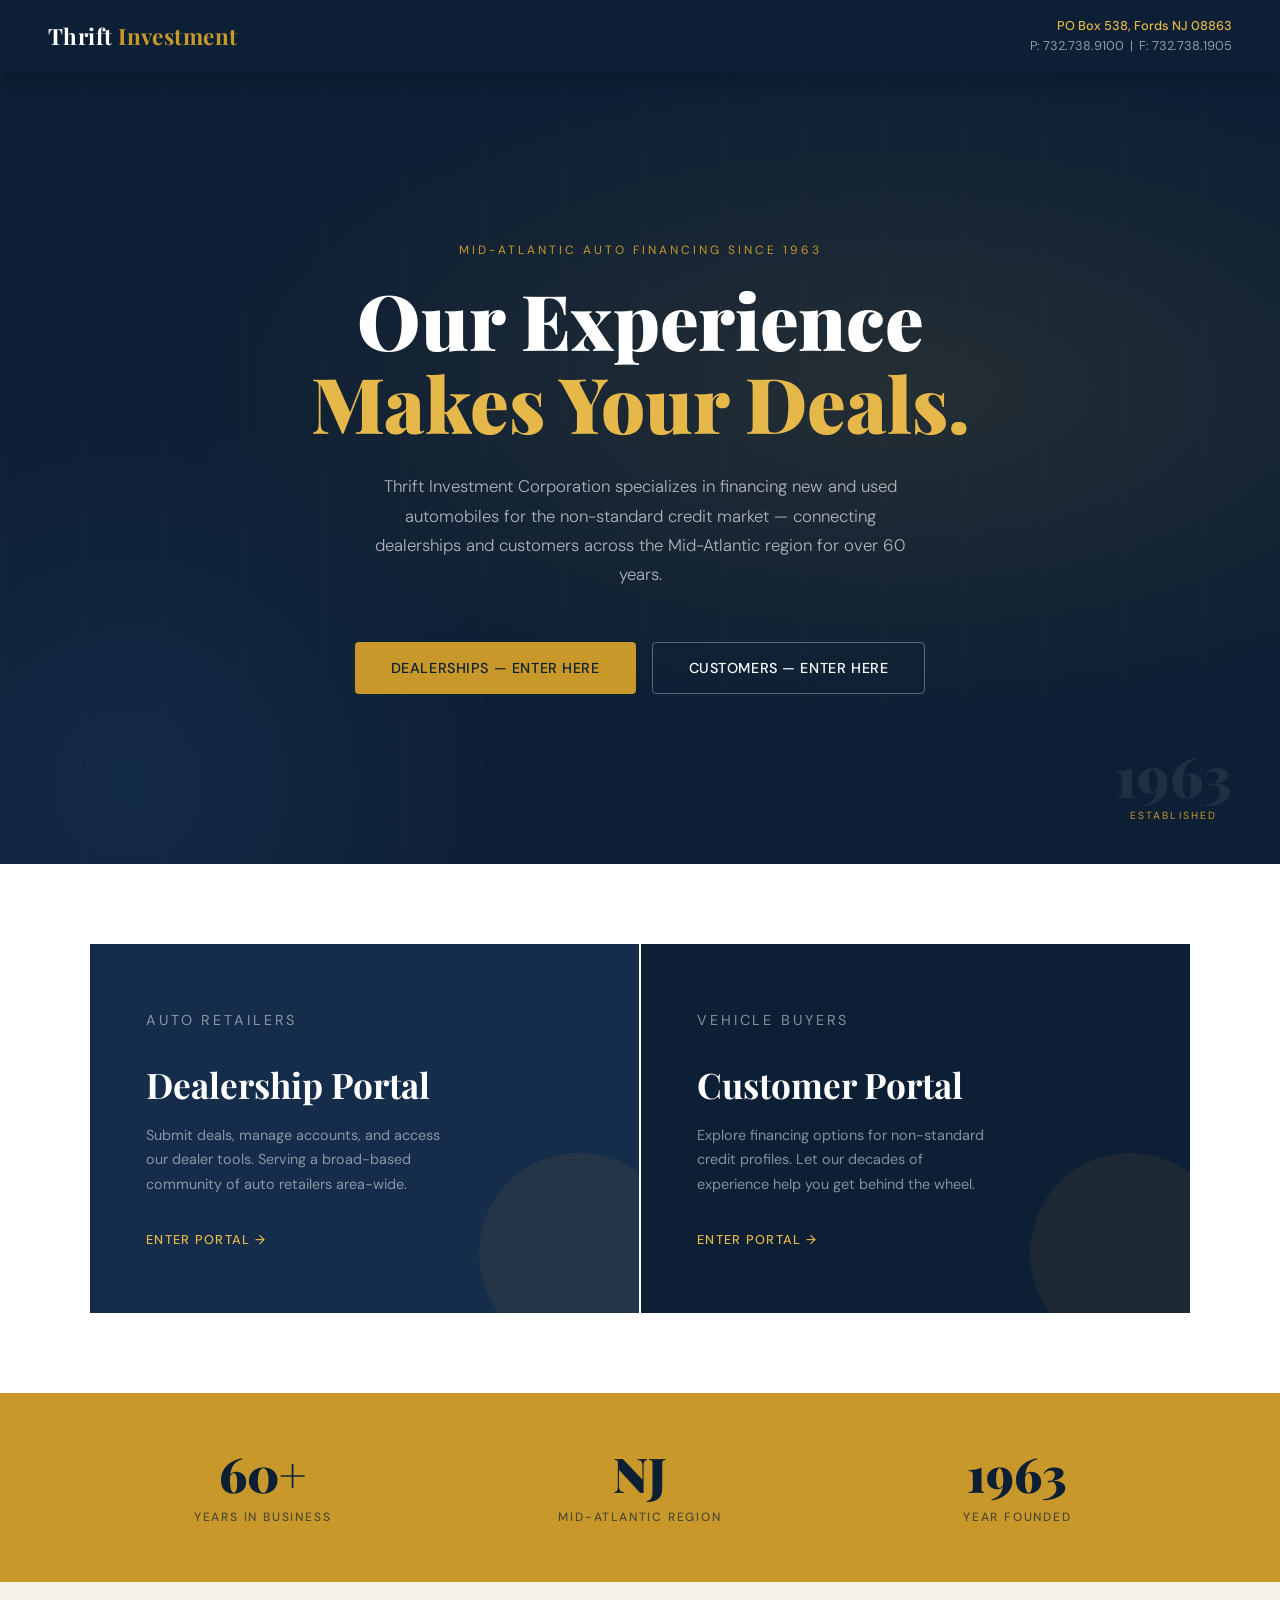
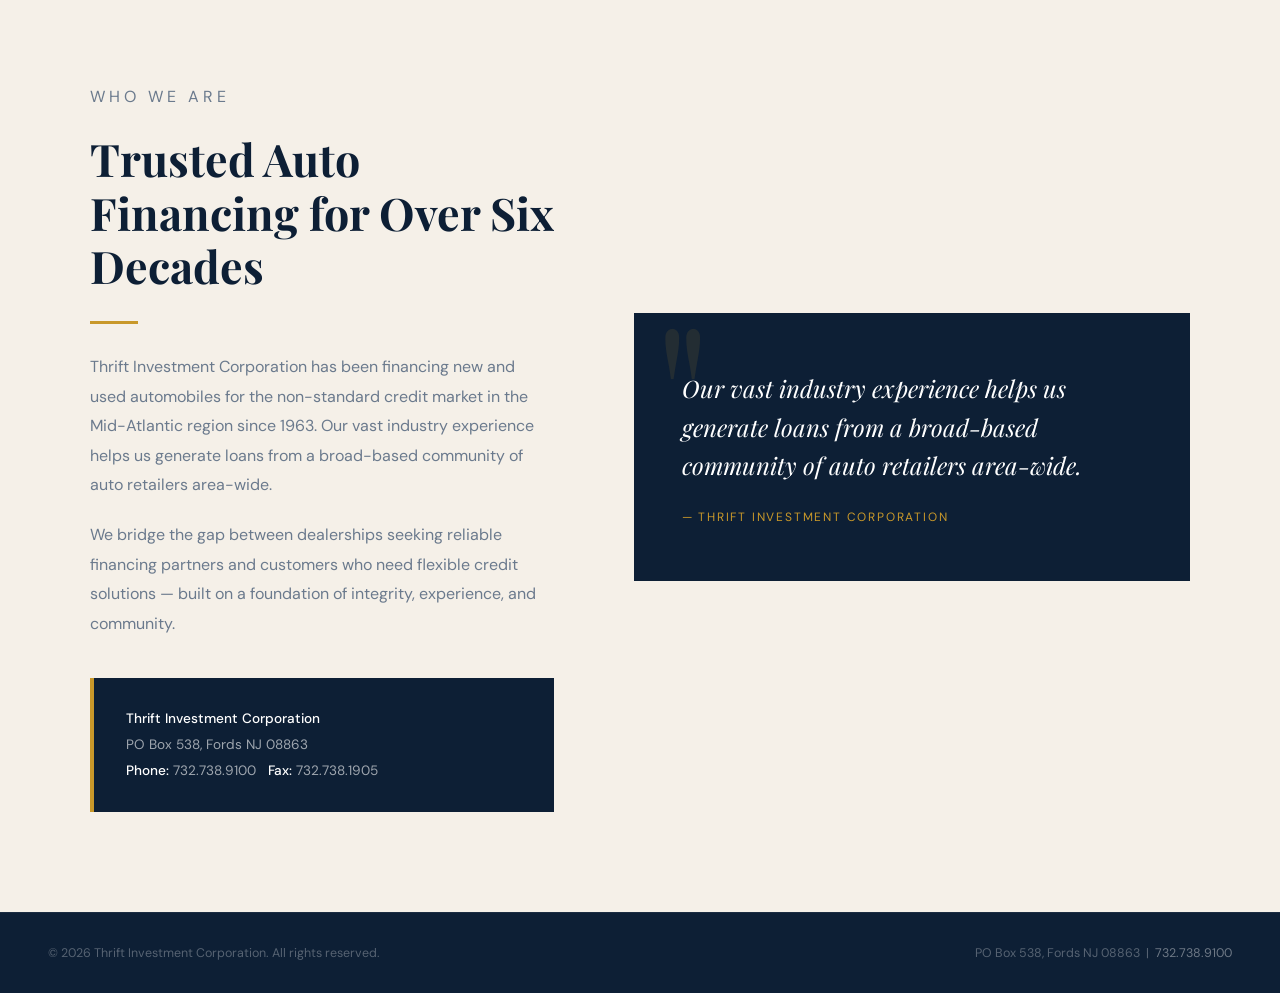
==== index.html @ 84007b4e "Add files via upload" ====
<!DOCTYPE html>
<html lang="en">
<head>
  <meta charset="utf-8">
  <meta name="viewport" content="width=device-width, initial-scale=1">
  <meta http-equiv="X-UA-Compatible" content="IE=edge">
  <meta name="description" content="Thrift Investment Corporation — financing new and used automobiles for the non-standard credit market in the Mid-Atlantic region since 1963.">
  <meta name="keywords" content="auto financing, car loans, non-standard credit, Mid-Atlantic, New Jersey, dealerships">
  <title>Thrift Investment | Our Experience Makes Your Deals</title>

  <link rel="preconnect" href="https://fonts.googleapis.com">
  <link rel="preconnect" href="https://fonts.gstatic.com" crossorigin>
  <link href="https://fonts.googleapis.com/css2?family=Playfair+Display:wght@400;700;900&family=DM+Sans:wght@300;400;500&display=swap" rel="stylesheet">

  <style>
    *, *::before, *::after { box-sizing: border-box; margin: 0; padding: 0; }

    :root {
      --navy:    #0d1f35;
      --navy2:   #152d4a;
      --gold:    #c8982a;
      --gold2:   #e6b84a;
      --cream:   #f5f0e8;
      --white:   #ffffff;
      --gray:    #6b7a8d;
      --light:   #eef2f7;
    }

    html { scroll-behavior: smooth; }

    body {
      font-family: 'DM Sans', sans-serif;
      background: var(--cream);
      color: var(--navy);
      overflow-x: hidden;
    }

    /* ── HEADER ── */
    header {
      background: var(--navy);
      padding: 0 48px;
      display: flex;
      align-items: center;
      justify-content: space-between;
      height: 72px;
      position: sticky;
      top: 0;
      z-index: 100;
      box-shadow: 0 2px 20px rgba(0,0,0,.3);
    }

    .logo-text {
      font-family: 'Playfair Display', serif;
      font-size: 1.4rem;
      font-weight: 700;
      color: var(--white);
      letter-spacing: 0.02em;
      text-decoration: none;
    }
    .logo-text span { color: var(--gold); }

    .header-contact {
      font-size: 0.8rem;
      color: rgba(255,255,255,0.55);
      text-align: right;
      line-height: 1.6;
    }
    .header-contact strong { color: var(--gold2); font-weight: 500; }

    /* ── HERO ── */
    .hero {
      background: var(--navy);
      min-height: 88vh;
      display: grid;
      place-items: center;
      position: relative;
      overflow: hidden;
    }

    .hero::before {
      content: '';
      position: absolute;
      inset: 0;
      background:
        radial-gradient(ellipse 80% 60% at 70% 40%, rgba(200,152,42,.12) 0%, transparent 70%),
        radial-gradient(ellipse 50% 80% at 10% 90%, rgba(21,45,74,.8) 0%, transparent 60%);
    }

    /* decorative rule lines */
    .hero::after {
      content: '';
      position: absolute;
      top: 0; left: 0; right: 0; bottom: 0;
      background-image:
        repeating-linear-gradient(
          90deg,
          rgba(200,152,42,.04) 0px,
          rgba(200,152,42,.04) 1px,
          transparent 1px,
          transparent 80px
        );
      pointer-events: none;
    }

    .hero-inner {
      position: relative;
      z-index: 2;
      text-align: center;
      padding: 64px 24px;
      max-width: 860px;
    }

    .hero-eyebrow {
      font-size: 0.75rem;
      letter-spacing: 0.25em;
      text-transform: uppercase;
      color: var(--gold);
      margin-bottom: 20px;
      opacity: 0;
      animation: fadeUp .6s .1s forwards;
    }

    .hero h1 {
      font-family: 'Playfair Display', serif;
      font-size: clamp(2.8rem, 6vw, 5.2rem);
      font-weight: 900;
      color: var(--white);
      line-height: 1.08;
      margin-bottom: 28px;
      opacity: 0;
      animation: fadeUp .7s .25s forwards;
    }

    .hero h1 em {
      font-style: normal;
      color: var(--gold2);
      display: block;
    }

    .hero-sub {
      font-size: 1.05rem;
      font-weight: 300;
      color: rgba(255,255,255,.65);
      max-width: 560px;
      margin: 0 auto 52px;
      line-height: 1.75;
      opacity: 0;
      animation: fadeUp .7s .4s forwards;
    }

    .hero-ctas {
      display: flex;
      gap: 16px;
      justify-content: center;
      flex-wrap: wrap;
      opacity: 0;
      animation: fadeUp .7s .55s forwards;
    }

    .btn {
      display: inline-flex;
      align-items: center;
      gap: 10px;
      padding: 16px 36px;
      border-radius: 4px;
      font-family: 'DM Sans', sans-serif;
      font-size: 0.9rem;
      font-weight: 500;
      letter-spacing: 0.04em;
      text-decoration: none;
      text-transform: uppercase;
      transition: all .25s ease;
      cursor: pointer;
      border: none;
    }

    .btn-primary {
      background: var(--gold);
      color: var(--navy);
    }
    .btn-primary:hover {
      background: var(--gold2);
      transform: translateY(-2px);
      box-shadow: 0 8px 24px rgba(200,152,42,.35);
    }

    .btn-outline {
      background: transparent;
      color: var(--white);
      border: 1.5px solid rgba(255,255,255,.3);
    }
    .btn-outline:hover {
      border-color: var(--gold);
      color: var(--gold2);
      transform: translateY(-2px);
    }

    /* ── SINCE BADGE ── */
    .since-badge {
      position: absolute;
      bottom: 40px;
      right: 48px;
      text-align: center;
      opacity: 0;
      animation: fadeUp .7s .8s forwards;
    }
    .since-badge .year {
      font-family: 'Playfair Display', serif;
      font-size: 3.5rem;
      font-weight: 900;
      color: rgba(255,255,255,.08);
      line-height: 1;
      display: block;
    }
    .since-badge .label {
      font-size: 0.65rem;
      letter-spacing: 0.2em;
      text-transform: uppercase;
      color: var(--gold);
    }

    /* ── PORTALS ── */
    .portals {
      background: var(--white);
      padding: 80px 48px;
    }

    .portals-inner {
      max-width: 1100px;
      margin: 0 auto;
      display: grid;
      grid-template-columns: 1fr 1fr;
      gap: 2px;
    }

    .portal-card {
      padding: 64px 56px;
      position: relative;
      overflow: hidden;
      text-decoration: none;
      display: block;
      transition: all .3s ease;
    }

    .portal-card:first-child { background: var(--navy2); }
    .portal-card:last-child  { background: var(--navy); }

    .portal-card::before {
      content: '';
      position: absolute;
      bottom: -40px; right: -40px;
      width: 200px; height: 200px;
      border-radius: 50%;
      background: rgba(200,152,42,.08);
      transition: transform .4s ease;
    }
    .portal-card:hover::before { transform: scale(2); }

    .portal-card:hover { transform: translateY(-4px); }

    .portal-tag {
      font-size: 0.7rem;
      letter-spacing: 0.2em;
      text-transform: uppercase;
      color: var(--gold);
      margin-bottom: 16px;
    }

    .portal-card h2 {
      font-family: 'Playfair Display', serif;
      font-size: 2.2rem;
      font-weight: 700;
      color: var(--white);
      line-height: 1.2;
      margin-bottom: 16px;
    }

    .portal-card p {
      font-size: 0.9rem;
      color: rgba(255,255,255,.5);
      line-height: 1.7;
      margin-bottom: 32px;
      max-width: 300px;
    }

    .portal-arrow {
      display: inline-flex;
      align-items: center;
      gap: 8px;
      font-size: 0.8rem;
      font-weight: 500;
      letter-spacing: 0.1em;
      text-transform: uppercase;
      color: var(--gold2);
      transition: gap .2s;
    }
    .portal-card:hover .portal-arrow { gap: 14px; }

    /* ── STATS ── */
    .stats {
      background: var(--gold);
      padding: 56px 48px;
    }

    .stats-inner {
      max-width: 1100px;
      margin: 0 auto;
      display: grid;
      grid-template-columns: repeat(3, 1fr);
      gap: 32px;
      text-align: center;
    }

    .stat-num {
      font-family: 'Playfair Display', serif;
      font-size: 3rem;
      font-weight: 900;
      color: var(--navy);
      display: block;
      line-height: 1;
      margin-bottom: 8px;
    }

    .stat-label {
      font-size: 0.75rem;
      letter-spacing: 0.15em;
      text-transform: uppercase;
      color: rgba(13,31,53,.65);
      font-weight: 500;
    }

    /* ── ABOUT ── */
    .about {
      padding: 100px 48px;
      background: var(--cream);
    }

    .about-inner {
      max-width: 1100px;
      margin: 0 auto;
      display: grid;
      grid-template-columns: 1fr 1.2fr;
      gap: 80px;
      align-items: center;
    }

    .about-label {
      font-size: 0.7rem;
      letter-spacing: 0.25em;
      text-transform: uppercase;
      color: var(--gold);
      margin-bottom: 20px;
    }

    .about h2 {
      font-family: 'Playfair Display', serif;
      font-size: clamp(2rem, 3.5vw, 3rem);
      font-weight: 700;
      color: var(--navy);
      line-height: 1.2;
    }

    .about-divider {
      width: 48px;
      height: 3px;
      background: var(--gold);
      margin: 28px 0;
    }

    .about p {
      font-size: 1rem;
      color: var(--gray);
      line-height: 1.85;
      margin-bottom: 20px;
    }

    .about-contact {
      margin-top: 40px;
      padding: 28px 32px;
      background: var(--navy);
      border-left: 4px solid var(--gold);
    }

    .about-contact p {
      color: rgba(255,255,255,.6);
      font-size: 0.85rem;
      margin: 0;
      line-height: 1.9;
    }
    .about-contact strong { color: var(--white); font-weight: 500; }

    .about-visual {
      position: relative;
    }

    .about-box {
      background: var(--navy);
      padding: 56px 48px;
      position: relative;
    }

    .about-box::before {
      content: '"';
      font-family: 'Playfair Display', serif;
      font-size: 12rem;
      color: rgba(200,152,42,.12);
      position: absolute;
      top: -20px; left: 20px;
      line-height: 1;
      pointer-events: none;
    }

    .about-box blockquote {
      font-family: 'Playfair Display', serif;
      font-size: 1.5rem;
      font-style: italic;
      color: var(--white);
      line-height: 1.6;
      position: relative;
      z-index: 1;
    }

    .about-box cite {
      display: block;
      margin-top: 24px;
      font-family: 'DM Sans', sans-serif;
      font-size: 0.75rem;
      font-style: normal;
      letter-spacing: 0.15em;
      text-transform: uppercase;
      color: var(--gold);
    }

    /* ── FOOTER ── */
    footer {
      background: var(--navy);
      border-top: 1px solid rgba(255,255,255,.06);
      padding: 32px 48px;
      display: flex;
      align-items: center;
      justify-content: space-between;
      flex-wrap: wrap;
      gap: 16px;
    }

    footer p {
      font-size: 0.78rem;
      color: rgba(255,255,255,.3);
    }

    footer a { color: rgba(255,255,255,.4); text-decoration: none; }
    footer a:hover { color: var(--gold); }

    /* ── ANIMATIONS ── */
    @keyframes fadeUp {
      from { opacity: 0; transform: translateY(22px); }
      to   { opacity: 1; transform: translateY(0); }
    }

    /* ── RESPONSIVE ── */
    @media (max-width: 768px) {
      header { padding: 0 24px; }
      .hero-inner { padding: 48px 20px; }
      .portals { padding: 0; }
      .portals-inner { grid-template-columns: 1fr; }
      .portal-card { padding: 48px 32px; }
      .stats { padding: 48px 24px; }
      .stats-inner { grid-template-columns: 1fr; gap: 40px; }
      .about { padding: 64px 24px; }
      .about-inner { grid-template-columns: 1fr; gap: 40px; }
      .since-badge { display: none; }
      footer { padding: 24px; flex-direction: column; text-align: center; }
    }
  </style>
</head>
<body>

  <!-- HEADER -->
  <header>
    <a href="/" class="logo-text">Thrift <span>Investment</span></a>
    <div class="header-contact">
      <strong>PO Box 538, Fords NJ 08863</strong><br>
      P: 732.738.9100 &nbsp;|&nbsp; F: 732.738.1905
    </div>
  </header>

  <!-- HERO -->
  <section class="hero">
    <div class="hero-inner">
      <p class="hero-eyebrow">Mid-Atlantic Auto Financing Since 1963</p>
      <h1>Our Experience<em>Makes Your Deals.</em></h1>
      <p class="hero-sub">Thrift Investment Corporation specializes in financing new and used automobiles for the non-standard credit market — connecting dealerships and customers across the Mid-Atlantic region for over 60 years.</p>
      <div class="hero-ctas">
        <a href="deal-aboutus.html" class="btn btn-primary">
          Dealerships — Enter Here
        </a>
        <a href="cust-aboutus.html" class="btn btn-outline">
          Customers — Enter Here
        </a>
      </div>
    </div>
    <div class="since-badge">
      <span class="year">1963</span>
      <span class="label">Established</span>
    </div>
  </section>

  <!-- PORTAL CARDS -->
  <section class="portals">
    <div class="portals-inner">
      <a href="deal-aboutus.html" class="portal-card">
        <p class="portal-tag">Auto Retailers</p>
        <h2>Dealership Portal</h2>
        <p>Submit deals, manage accounts, and access our dealer tools. Serving a broad-based community of auto retailers area-wide.</p>
        <span class="portal-arrow">Enter Portal &rarr;</span>
      </a>
      <a href="cust-aboutus.html" class="portal-card">
        <p class="portal-tag">Vehicle Buyers</p>
        <h2>Customer Portal</h2>
        <p>Explore financing options for non-standard credit profiles. Let our decades of experience help you get behind the wheel.</p>
        <span class="portal-arrow">Enter Portal &rarr;</span>
      </a>
    </div>
  </section>

  <!-- STATS -->
  <section class="stats">
    <div class="stats-inner">
      <div>
        <span class="stat-num">60+</span>
        <span class="stat-label">Years in Business</span>
      </div>
      <div>
        <span class="stat-num">NJ</span>
        <span class="stat-label">Mid-Atlantic Region</span>
      </div>
      <div>
        <span class="stat-num">1963</span>
        <span class="stat-label">Year Founded</span>
      </div>
    </div>
  </section>

  <!-- ABOUT -->
  <section class="about">
    <div class="about-inner">
      <div>
        <p class="about-label">Who We Are</p>
        <h2>Trusted Auto Financing for Over Six Decades</h2>
        <div class="about-divider"></div>
        <p>Thrift Investment Corporation has been financing new and used automobiles for the non-standard credit market in the Mid-Atlantic region since 1963. Our vast industry experience helps us generate loans from a broad-based community of auto retailers area-wide.</p>
        <p>We bridge the gap between dealerships seeking reliable financing partners and customers who need flexible credit solutions — built on a foundation of integrity, experience, and community.</p>
        <div class="about-contact">
          <p>
            <strong>Thrift Investment Corporation</strong><br>
            PO Box 538, Fords NJ 08863<br>
            <strong>Phone:</strong> 732.738.9100 &nbsp; <strong>Fax:</strong> 732.738.1905
          </p>
        </div>
      </div>
      <div class="about-visual">
        <div class="about-box">
          <blockquote>
            Our vast industry experience helps us generate loans from a broad-based community of auto retailers area-wide.
          </blockquote>
          <cite>— Thrift Investment Corporation</cite>
        </div>
      </div>
    </div>
  </section>

  <!-- FOOTER -->
  <footer>
    <p>&copy; 2026 Thrift Investment Corporation. All rights reserved.</p>
    <p>PO Box 538, Fords NJ 08863 &nbsp;|&nbsp; <a href="tel:7327389100">732.738.9100</a></p>
  </footer>

</body>
</html>
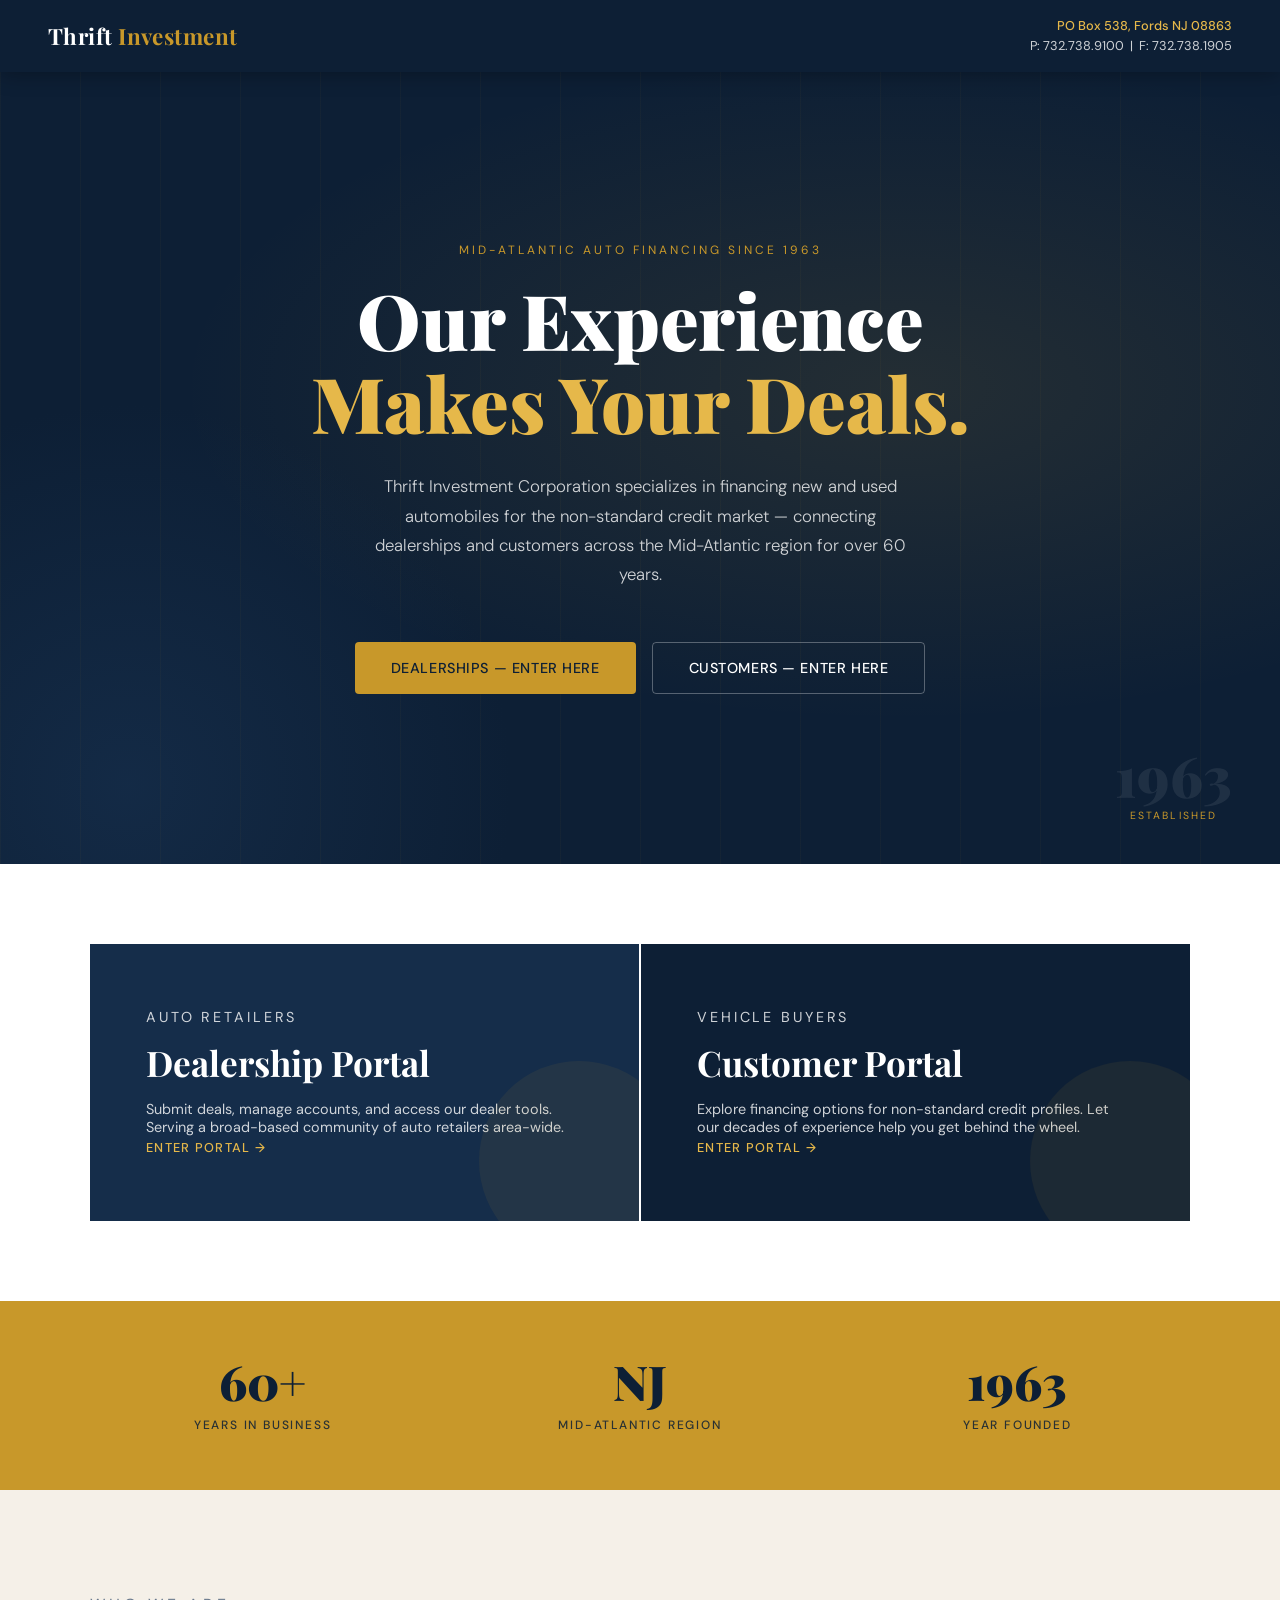
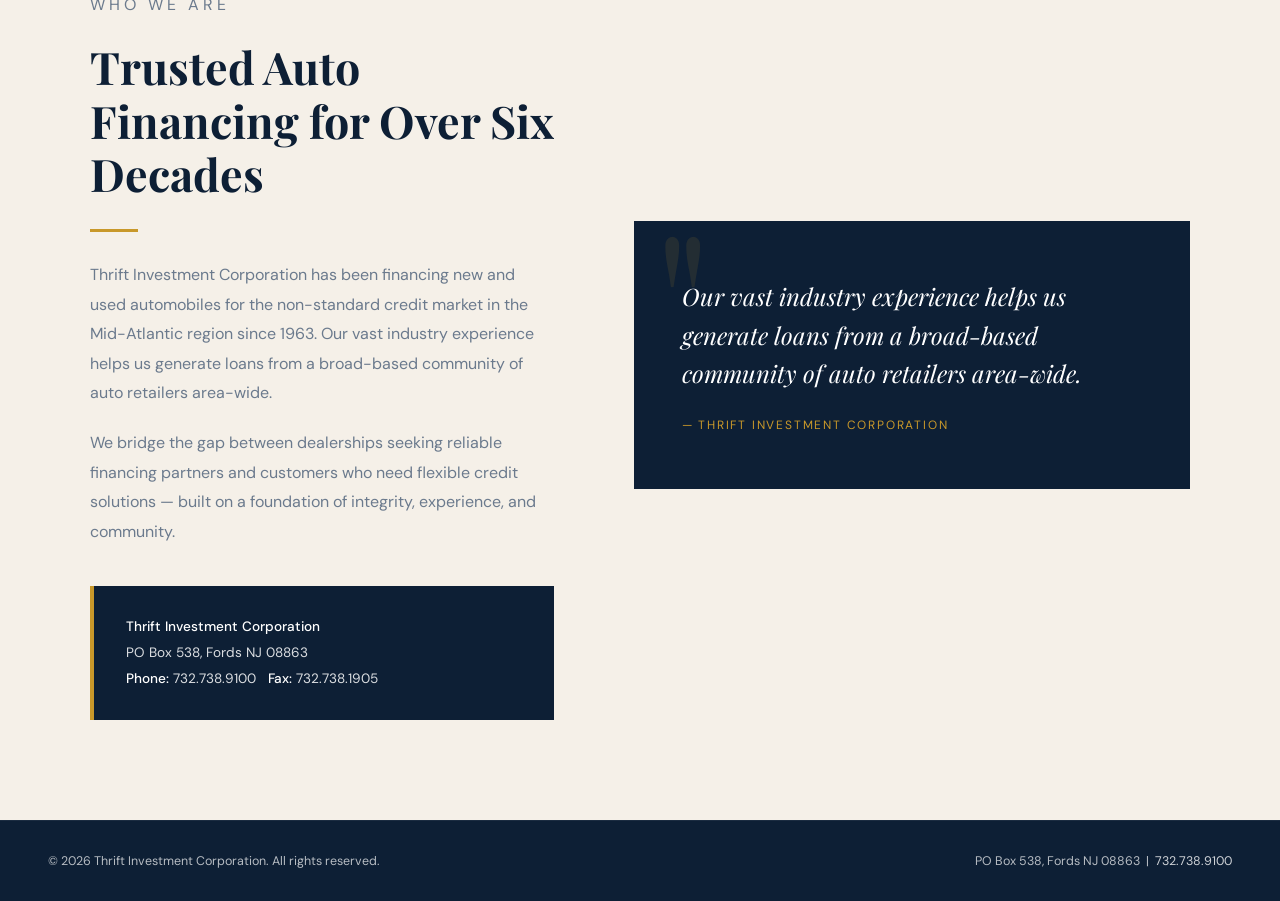
==== commit b0275137: "Fix accessibility: main landmark, contrast ratios, link underlines Fix accessibility: main landmark," ====
--- a/index.html
+++ b/index.html
@@ -10,7 +10,7 @@
 
   <link rel="preconnect" href="https://fonts.googleapis.com">
   <link rel="preconnect" href="https://fonts.gstatic.com" crossorigin>
-  <link href="https://fonts.googleapis.com/css2?family=Playfair+Display:wght@400;700;900&family=DM+Sans:wght@300;400;500&display=swap" rel="stylesheet">
+  <link href="https://fonts.googleapis.com/css2?family=Playfair+Display:wght@400;700;900&family=DM+Sans:wght@300;400;500&display=swap&font-display=swap" rel="stylesheet">
 
   <style>
     *, *::before, *::after { box-sizing: border-box; margin: 0; padding: 0; }
@@ -61,7 +61,7 @@
 
     .header-contact {
       font-size: 0.8rem;
-      color: rgba(255,255,255,0.55);
+      color: rgba(255,255,255,0.8);
       text-align: right;
       line-height: 1.6;
     }
@@ -140,7 +140,7 @@
     .hero-sub {
       font-size: 1.05rem;
       font-weight: 300;
-      color: rgba(255,255,255,.65);
+      color: rgba(255,255,255,.8);
       max-width: 560px;
       margin: 0 auto 52px;
       line-height: 1.75;
@@ -277,10 +277,7 @@
 
     .portal-card p {
       font-size: 0.9rem;
-      color: rgba(255,255,255,.5);
-      line-height: 1.7;
-      margin-bottom: 32px;
-      max-width: 300px;
+      color: rgba(255,255,255,.8);
     }
 
     .portal-arrow {
@@ -325,7 +322,7 @@
       font-size: 0.75rem;
       letter-spacing: 0.15em;
       text-transform: uppercase;
-      color: rgba(13,31,53,.65);
+      color: rgba(13,31,53,.85);
       font-weight: 500;
     }
 
@@ -382,7 +379,7 @@
     }
 
     .about-contact p {
-      color: rgba(255,255,255,.6);
+      color: rgba(255,255,255,.85);
       font-size: 0.85rem;
       margin: 0;
       line-height: 1.9;
@@ -445,10 +442,10 @@
 
     footer p {
       font-size: 0.78rem;
-      color: rgba(255,255,255,.3);
-    }
-
-    footer a { color: rgba(255,255,255,.4); text-decoration: none; }
+      color: rgba(255,255,255,.7);
+    }
+
+    footer a { color: rgba(255,255,255,.8); text-decoration: none; }
     footer a:hover { color: var(--gold); }
 
     /* ── ANIMATIONS ── */
@@ -485,6 +482,7 @@
   </header>
 
   <!-- HERO -->
+  <main>
   <section class="hero">
     <div class="hero-inner">
       <p class="hero-eyebrow">Mid-Atlantic Auto Financing Since 1963</p>
@@ -568,6 +566,7 @@
       </div>
     </div>
   </section>
+  </main>
 
   <!-- FOOTER -->
   <footer>
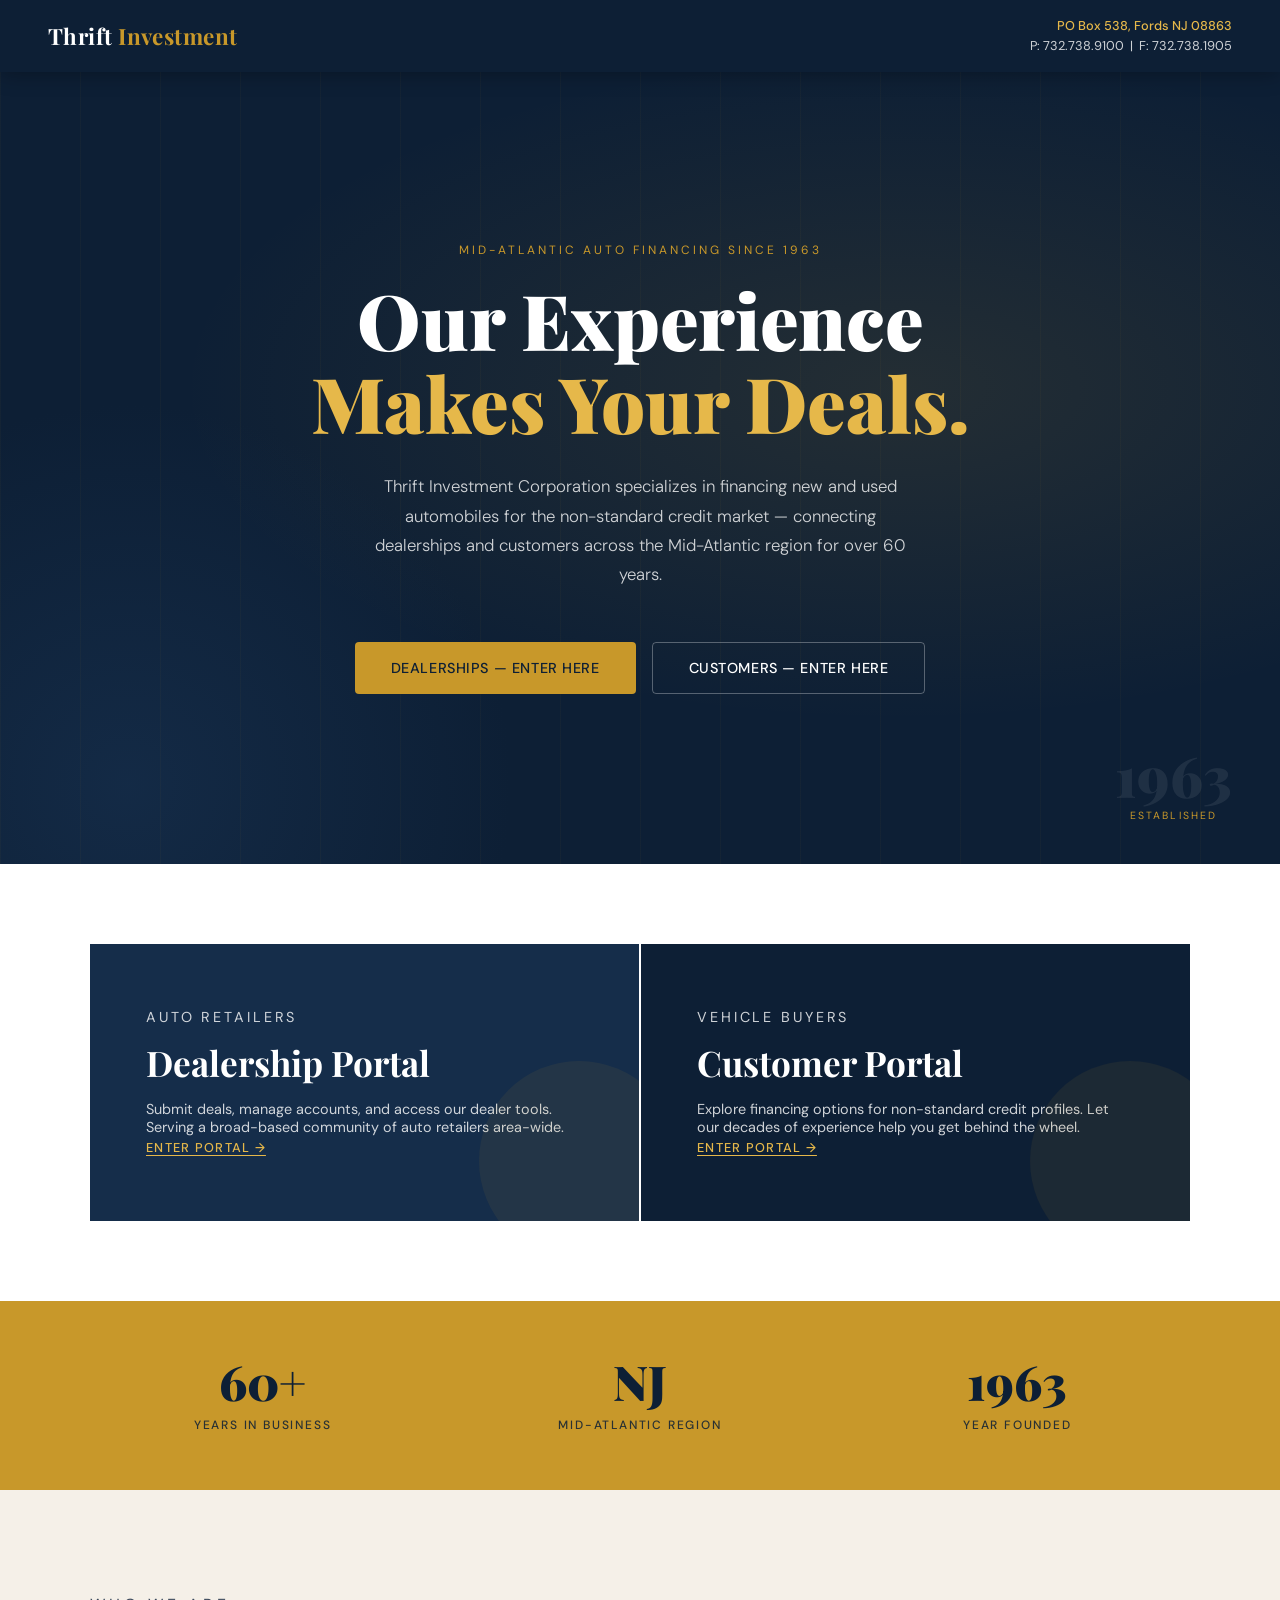
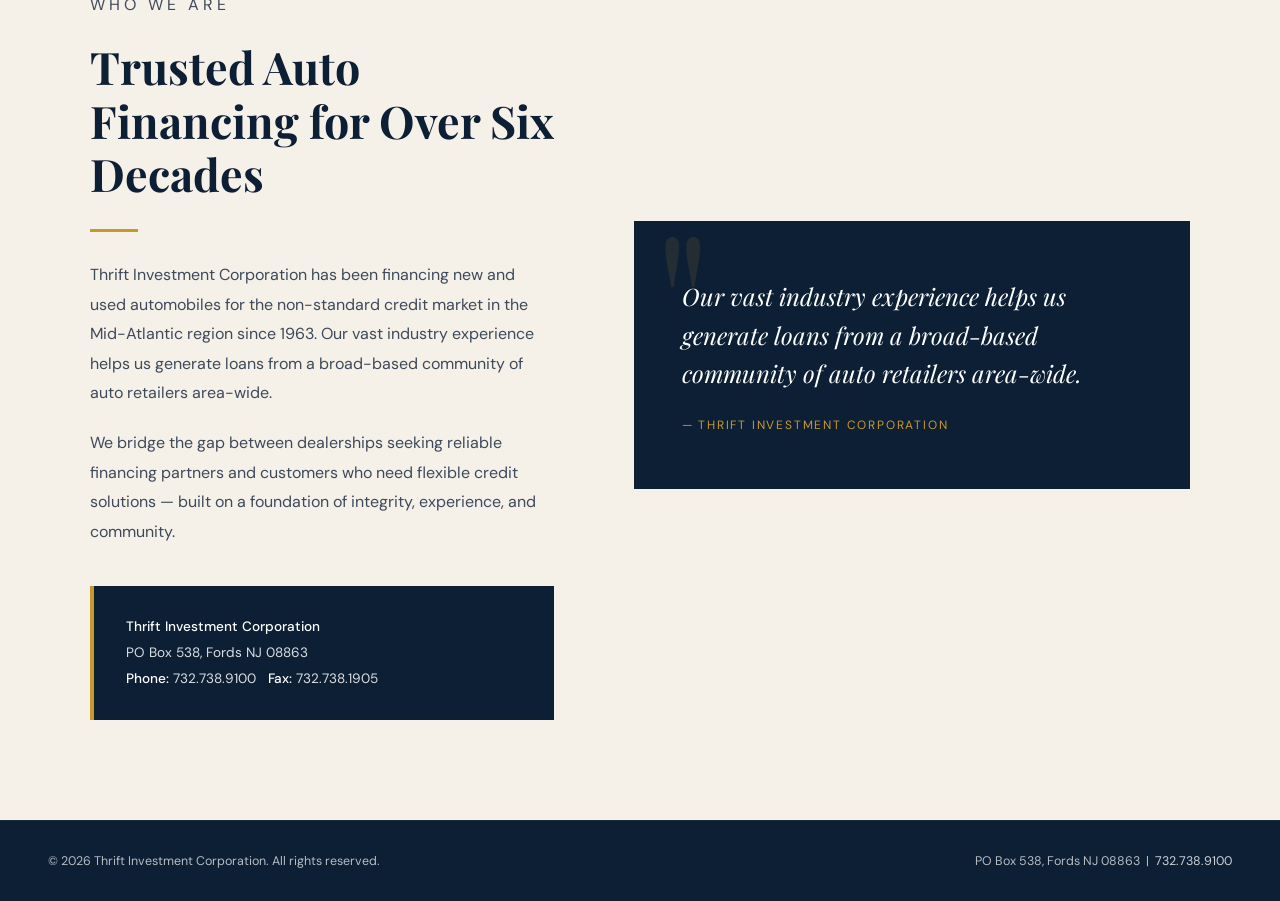
==== commit aecdc702: "Fix contrast ratios and color-only links for accessibility Fix contrast ratios and color-only links " ====
--- a/index.html
+++ b/index.html
@@ -290,6 +290,8 @@
       text-transform: uppercase;
       color: var(--gold2);
       transition: gap .2s;
+      text-decoration: underline;
+      text-underline-offset: 3px;
     }
     .portal-card:hover .portal-arrow { gap: 14px; }
 
@@ -366,7 +368,7 @@
 
     .about p {
       font-size: 1rem;
-      color: var(--gray);
+      color: #3d4a5c;
       line-height: 1.85;
       margin-bottom: 20px;
     }
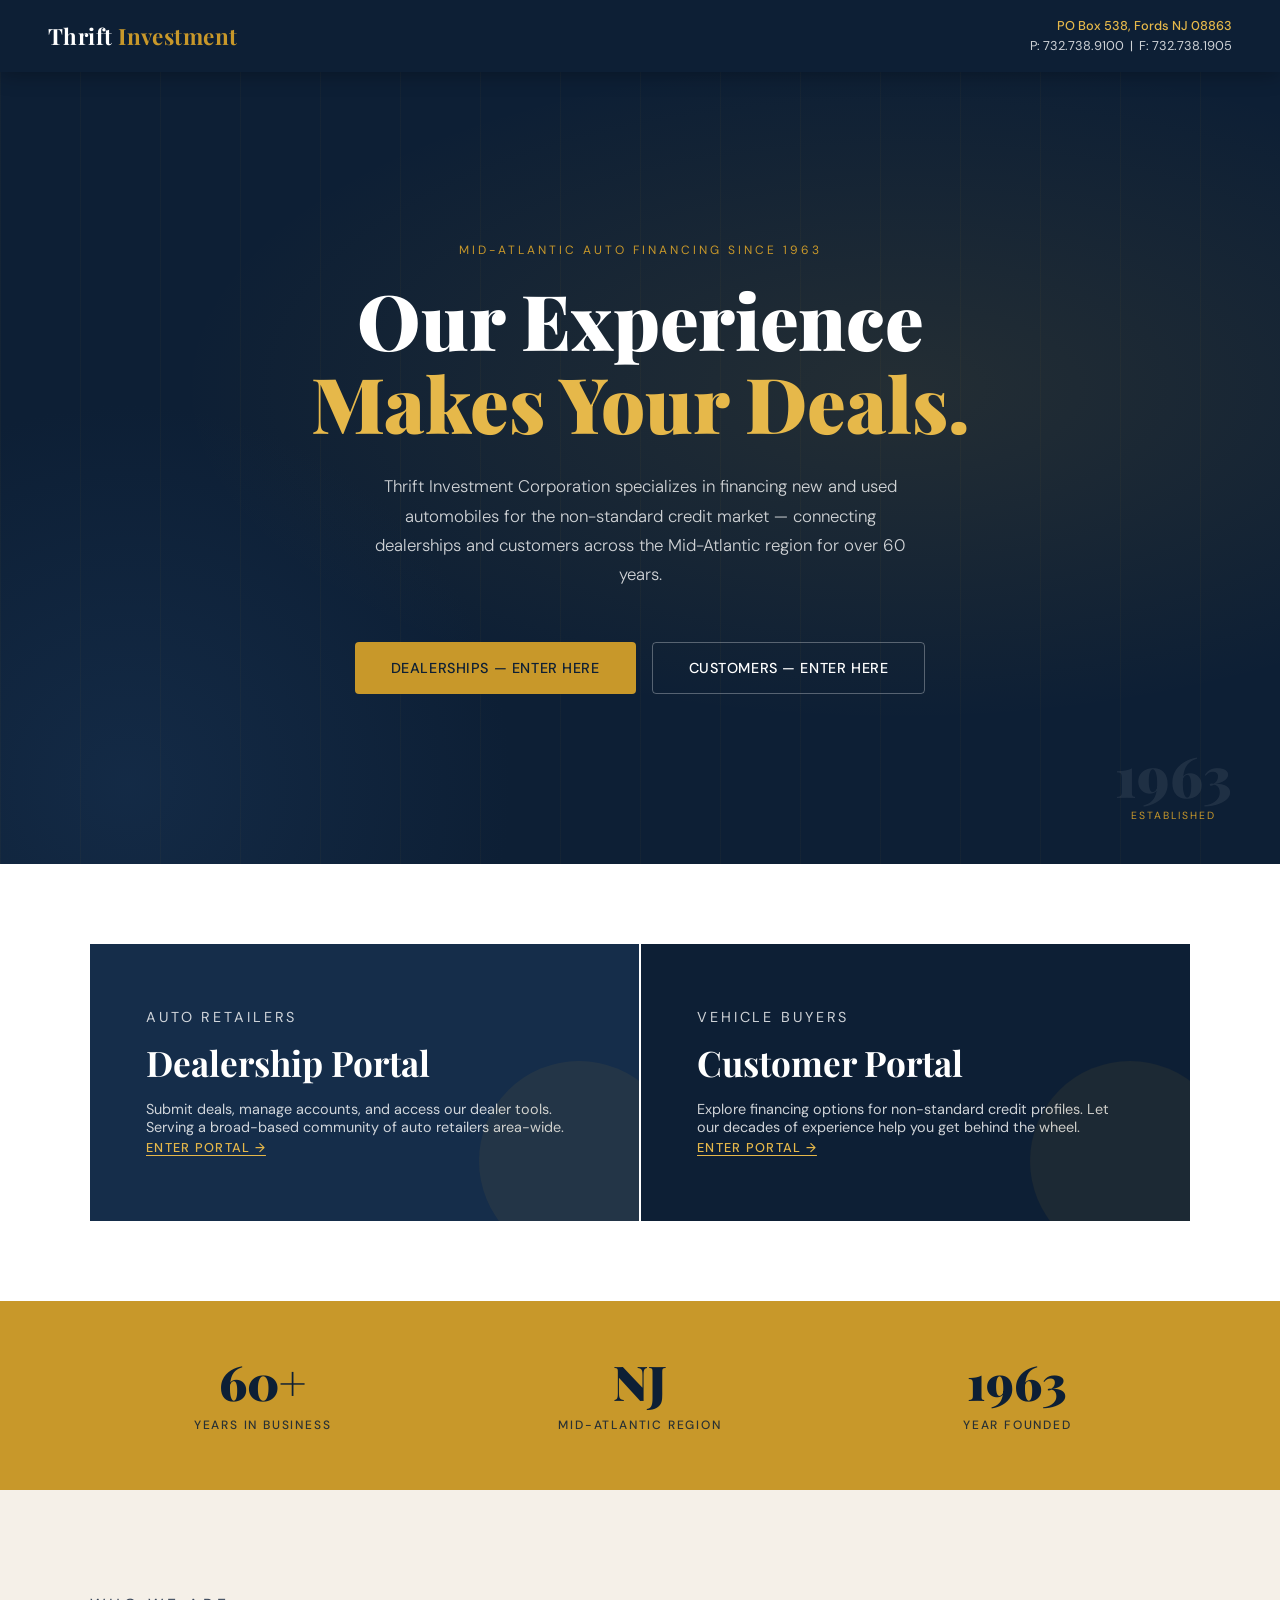
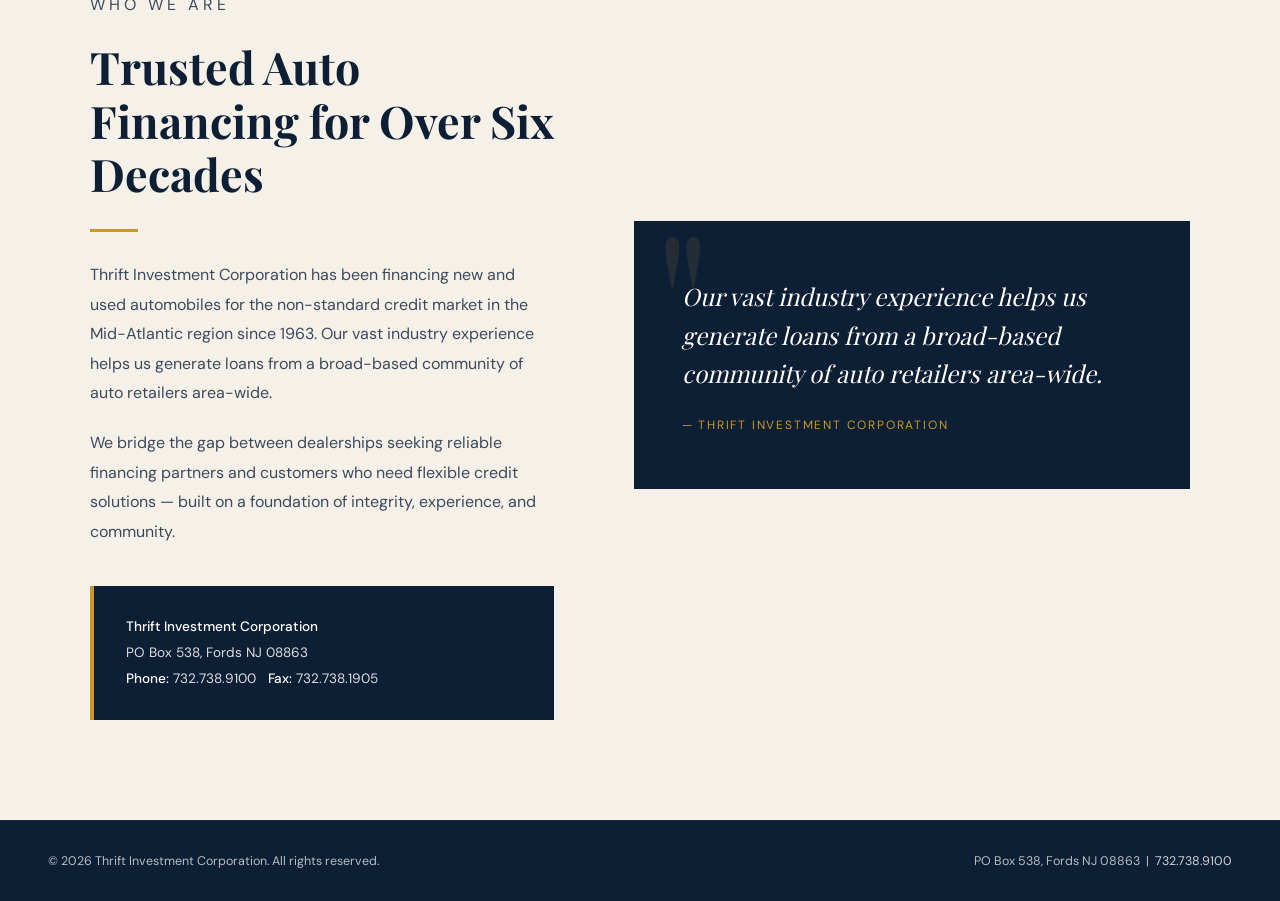
==== commit 9e354952: "Self-host fonts for performance Self-host fonts for performance" ====
--- a/index.html
+++ b/index.html
@@ -1,580 +1,578 @@
-<!DOCTYPE html>
-<html lang="en">
-<head>
-  <meta charset="utf-8">
-  <meta name="viewport" content="width=device-width, initial-scale=1">
-  <meta http-equiv="X-UA-Compatible" content="IE=edge">
-  <meta name="description" content="Thrift Investment Corporation — financing new and used automobiles for the non-standard credit market in the Mid-Atlantic region since 1963.">
-  <meta name="keywords" content="auto financing, car loans, non-standard credit, Mid-Atlantic, New Jersey, dealerships">
-  <title>Thrift Investment | Our Experience Makes Your Deals</title>
-
-  <link rel="preconnect" href="https://fonts.googleapis.com">
-  <link rel="preconnect" href="https://fonts.gstatic.com" crossorigin>
-  <link href="https://fonts.googleapis.com/css2?family=Playfair+Display:wght@400;700;900&family=DM+Sans:wght@300;400;500&display=swap&font-display=swap" rel="stylesheet">
-
-  <style>
-    *, *::before, *::after { box-sizing: border-box; margin: 0; padding: 0; }
-
-    :root {
-      --navy:    #0d1f35;
-      --navy2:   #152d4a;
-      --gold:    #c8982a;
-      --gold2:   #e6b84a;
-      --cream:   #f5f0e8;
-      --white:   #ffffff;
-      --gray:    #6b7a8d;
-      --light:   #eef2f7;
-    }
-
-    html { scroll-behavior: smooth; }
-
-    body {
-      font-family: 'DM Sans', sans-serif;
-      background: var(--cream);
-      color: var(--navy);
-      overflow-x: hidden;
-    }
-
-    /* ── HEADER ── */
-    header {
-      background: var(--navy);
-      padding: 0 48px;
-      display: flex;
-      align-items: center;
-      justify-content: space-between;
-      height: 72px;
-      position: sticky;
-      top: 0;
-      z-index: 100;
-      box-shadow: 0 2px 20px rgba(0,0,0,.3);
-    }
-
-    .logo-text {
-      font-family: 'Playfair Display', serif;
-      font-size: 1.4rem;
-      font-weight: 700;
-      color: var(--white);
-      letter-spacing: 0.02em;
-      text-decoration: none;
-    }
-    .logo-text span { color: var(--gold); }
-
-    .header-contact {
-      font-size: 0.8rem;
-      color: rgba(255,255,255,0.8);
-      text-align: right;
-      line-height: 1.6;
-    }
-    .header-contact strong { color: var(--gold2); font-weight: 500; }
-
-    /* ── HERO ── */
-    .hero {
-      background: var(--navy);
-      min-height: 88vh;
-      display: grid;
-      place-items: center;
-      position: relative;
-      overflow: hidden;
-    }
-
-    .hero::before {
-      content: '';
-      position: absolute;
-      inset: 0;
-      background:
-        radial-gradient(ellipse 80% 60% at 70% 40%, rgba(200,152,42,.12) 0%, transparent 70%),
-        radial-gradient(ellipse 50% 80% at 10% 90%, rgba(21,45,74,.8) 0%, transparent 60%);
-    }
-
-    /* decorative rule lines */
-    .hero::after {
-      content: '';
-      position: absolute;
-      top: 0; left: 0; right: 0; bottom: 0;
-      background-image:
-        repeating-linear-gradient(
-          90deg,
-          rgba(200,152,42,.04) 0px,
-          rgba(200,152,42,.04) 1px,
-          transparent 1px,
-          transparent 80px
-        );
-      pointer-events: none;
-    }
-
-    .hero-inner {
-      position: relative;
-      z-index: 2;
-      text-align: center;
-      padding: 64px 24px;
-      max-width: 860px;
-    }
-
-    .hero-eyebrow {
-      font-size: 0.75rem;
-      letter-spacing: 0.25em;
-      text-transform: uppercase;
-      color: var(--gold);
-      margin-bottom: 20px;
-      opacity: 0;
-      animation: fadeUp .6s .1s forwards;
-    }
-
-    .hero h1 {
-      font-family: 'Playfair Display', serif;
-      font-size: clamp(2.8rem, 6vw, 5.2rem);
-      font-weight: 900;
-      color: var(--white);
-      line-height: 1.08;
-      margin-bottom: 28px;
-      opacity: 0;
-      animation: fadeUp .7s .25s forwards;
-    }
-
-    .hero h1 em {
-      font-style: normal;
-      color: var(--gold2);
-      display: block;
-    }
-
-    .hero-sub {
-      font-size: 1.05rem;
-      font-weight: 300;
-      color: rgba(255,255,255,.8);
-      max-width: 560px;
-      margin: 0 auto 52px;
-      line-height: 1.75;
-      opacity: 0;
-      animation: fadeUp .7s .4s forwards;
-    }
-
-    .hero-ctas {
-      display: flex;
-      gap: 16px;
-      justify-content: center;
-      flex-wrap: wrap;
-      opacity: 0;
-      animation: fadeUp .7s .55s forwards;
-    }
-
-    .btn {
-      display: inline-flex;
-      align-items: center;
-      gap: 10px;
-      padding: 16px 36px;
-      border-radius: 4px;
-      font-family: 'DM Sans', sans-serif;
-      font-size: 0.9rem;
-      font-weight: 500;
-      letter-spacing: 0.04em;
-      text-decoration: none;
-      text-transform: uppercase;
-      transition: all .25s ease;
-      cursor: pointer;
-      border: none;
-    }
-
-    .btn-primary {
-      background: var(--gold);
-      color: var(--navy);
-    }
-    .btn-primary:hover {
-      background: var(--gold2);
-      transform: translateY(-2px);
-      box-shadow: 0 8px 24px rgba(200,152,42,.35);
-    }
-
-    .btn-outline {
-      background: transparent;
-      color: var(--white);
-      border: 1.5px solid rgba(255,255,255,.3);
-    }
-    .btn-outline:hover {
-      border-color: var(--gold);
-      color: var(--gold2);
-      transform: translateY(-2px);
-    }
-
-    /* ── SINCE BADGE ── */
-    .since-badge {
-      position: absolute;
-      bottom: 40px;
-      right: 48px;
-      text-align: center;
-      opacity: 0;
-      animation: fadeUp .7s .8s forwards;
-    }
-    .since-badge .year {
-      font-family: 'Playfair Display', serif;
-      font-size: 3.5rem;
-      font-weight: 900;
-      color: rgba(255,255,255,.08);
-      line-height: 1;
-      display: block;
-    }
-    .since-badge .label {
-      font-size: 0.65rem;
-      letter-spacing: 0.2em;
-      text-transform: uppercase;
-      color: var(--gold);
-    }
-
-    /* ── PORTALS ── */
-    .portals {
-      background: var(--white);
-      padding: 80px 48px;
-    }
-
-    .portals-inner {
-      max-width: 1100px;
-      margin: 0 auto;
-      display: grid;
-      grid-template-columns: 1fr 1fr;
-      gap: 2px;
-    }
-
-    .portal-card {
-      padding: 64px 56px;
-      position: relative;
-      overflow: hidden;
-      text-decoration: none;
-      display: block;
-      transition: all .3s ease;
-    }
-
-    .portal-card:first-child { background: var(--navy2); }
-    .portal-card:last-child  { background: var(--navy); }
-
-    .portal-card::before {
-      content: '';
-      position: absolute;
-      bottom: -40px; right: -40px;
-      width: 200px; height: 200px;
-      border-radius: 50%;
-      background: rgba(200,152,42,.08);
-      transition: transform .4s ease;
-    }
-    .portal-card:hover::before { transform: scale(2); }
-
-    .portal-card:hover { transform: translateY(-4px); }
-
-    .portal-tag {
-      font-size: 0.7rem;
-      letter-spacing: 0.2em;
-      text-transform: uppercase;
-      color: var(--gold);
-      margin-bottom: 16px;
-    }
-
-    .portal-card h2 {
-      font-family: 'Playfair Display', serif;
-      font-size: 2.2rem;
-      font-weight: 700;
-      color: var(--white);
-      line-height: 1.2;
-      margin-bottom: 16px;
-    }
-
-    .portal-card p {
-      font-size: 0.9rem;
-      color: rgba(255,255,255,.8);
-    }
-
-    .portal-arrow {
-      display: inline-flex;
-      align-items: center;
-      gap: 8px;
-      font-size: 0.8rem;
-      font-weight: 500;
-      letter-spacing: 0.1em;
-      text-transform: uppercase;
-      color: var(--gold2);
-      transition: gap .2s;
-      text-decoration: underline;
-      text-underline-offset: 3px;
-    }
-    .portal-card:hover .portal-arrow { gap: 14px; }
-
-    /* ── STATS ── */
-    .stats {
-      background: var(--gold);
-      padding: 56px 48px;
-    }
-
-    .stats-inner {
-      max-width: 1100px;
-      margin: 0 auto;
-      display: grid;
-      grid-template-columns: repeat(3, 1fr);
-      gap: 32px;
-      text-align: center;
-    }
-
-    .stat-num {
-      font-family: 'Playfair Display', serif;
-      font-size: 3rem;
-      font-weight: 900;
-      color: var(--navy);
-      display: block;
-      line-height: 1;
-      margin-bottom: 8px;
-    }
-
-    .stat-label {
-      font-size: 0.75rem;
-      letter-spacing: 0.15em;
-      text-transform: uppercase;
-      color: rgba(13,31,53,.85);
-      font-weight: 500;
-    }
-
-    /* ── ABOUT ── */
-    .about {
-      padding: 100px 48px;
-      background: var(--cream);
-    }
-
-    .about-inner {
-      max-width: 1100px;
-      margin: 0 auto;
-      display: grid;
-      grid-template-columns: 1fr 1.2fr;
-      gap: 80px;
-      align-items: center;
-    }
-
-    .about-label {
-      font-size: 0.7rem;
-      letter-spacing: 0.25em;
-      text-transform: uppercase;
-      color: var(--gold);
-      margin-bottom: 20px;
-    }
-
-    .about h2 {
-      font-family: 'Playfair Display', serif;
-      font-size: clamp(2rem, 3.5vw, 3rem);
-      font-weight: 700;
-      color: var(--navy);
-      line-height: 1.2;
-    }
-
-    .about-divider {
-      width: 48px;
-      height: 3px;
-      background: var(--gold);
-      margin: 28px 0;
-    }
-
-    .about p {
-      font-size: 1rem;
-      color: #3d4a5c;
-      line-height: 1.85;
-      margin-bottom: 20px;
-    }
-
-    .about-contact {
-      margin-top: 40px;
-      padding: 28px 32px;
-      background: var(--navy);
-      border-left: 4px solid var(--gold);
-    }
-
-    .about-contact p {
-      color: rgba(255,255,255,.85);
-      font-size: 0.85rem;
-      margin: 0;
-      line-height: 1.9;
-    }
-    .about-contact strong { color: var(--white); font-weight: 500; }
-
-    .about-visual {
-      position: relative;
-    }
-
-    .about-box {
-      background: var(--navy);
-      padding: 56px 48px;
-      position: relative;
-    }
-
-    .about-box::before {
-      content: '"';
-      font-family: 'Playfair Display', serif;
-      font-size: 12rem;
-      color: rgba(200,152,42,.12);
-      position: absolute;
-      top: -20px; left: 20px;
-      line-height: 1;
-      pointer-events: none;
-    }
-
-    .about-box blockquote {
-      font-family: 'Playfair Display', serif;
-      font-size: 1.5rem;
-      font-style: italic;
-      color: var(--white);
-      line-height: 1.6;
-      position: relative;
-      z-index: 1;
-    }
-
-    .about-box cite {
-      display: block;
-      margin-top: 24px;
-      font-family: 'DM Sans', sans-serif;
-      font-size: 0.75rem;
-      font-style: normal;
-      letter-spacing: 0.15em;
-      text-transform: uppercase;
-      color: var(--gold);
-    }
-
-    /* ── FOOTER ── */
-    footer {
-      background: var(--navy);
-      border-top: 1px solid rgba(255,255,255,.06);
-      padding: 32px 48px;
-      display: flex;
-      align-items: center;
-      justify-content: space-between;
-      flex-wrap: wrap;
-      gap: 16px;
-    }
-
-    footer p {
-      font-size: 0.78rem;
-      color: rgba(255,255,255,.7);
-    }
-
-    footer a { color: rgba(255,255,255,.8); text-decoration: none; }
-    footer a:hover { color: var(--gold); }
-
-    /* ── ANIMATIONS ── */
-    @keyframes fadeUp {
-      from { opacity: 0; transform: translateY(22px); }
-      to   { opacity: 1; transform: translateY(0); }
-    }
-
-    /* ── RESPONSIVE ── */
-    @media (max-width: 768px) {
-      header { padding: 0 24px; }
-      .hero-inner { padding: 48px 20px; }
-      .portals { padding: 0; }
-      .portals-inner { grid-template-columns: 1fr; }
-      .portal-card { padding: 48px 32px; }
-      .stats { padding: 48px 24px; }
-      .stats-inner { grid-template-columns: 1fr; gap: 40px; }
-      .about { padding: 64px 24px; }
-      .about-inner { grid-template-columns: 1fr; gap: 40px; }
-      .since-badge { display: none; }
-      footer { padding: 24px; flex-direction: column; text-align: center; }
-    }
-  </style>
-</head>
-<body>
-
-  <!-- HEADER -->
-  <header>
-    <a href="/" class="logo-text">Thrift <span>Investment</span></a>
-    <div class="header-contact">
-      <strong>PO Box 538, Fords NJ 08863</strong><br>
-      P: 732.738.9100 &nbsp;|&nbsp; F: 732.738.1905
-    </div>
-  </header>
-
-  <!-- HERO -->
-  <main>
-  <section class="hero">
-    <div class="hero-inner">
-      <p class="hero-eyebrow">Mid-Atlantic Auto Financing Since 1963</p>
-      <h1>Our Experience<em>Makes Your Deals.</em></h1>
-      <p class="hero-sub">Thrift Investment Corporation specializes in financing new and used automobiles for the non-standard credit market — connecting dealerships and customers across the Mid-Atlantic region for over 60 years.</p>
-      <div class="hero-ctas">
-        <a href="deal-aboutus.html" class="btn btn-primary">
-          Dealerships — Enter Here
-        </a>
-        <a href="cust-aboutus.html" class="btn btn-outline">
-          Customers — Enter Here
-        </a>
-      </div>
-    </div>
-    <div class="since-badge">
-      <span class="year">1963</span>
-      <span class="label">Established</span>
-    </div>
-  </section>
-
-  <!-- PORTAL CARDS -->
-  <section class="portals">
-    <div class="portals-inner">
-      <a href="deal-aboutus.html" class="portal-card">
-        <p class="portal-tag">Auto Retailers</p>
-        <h2>Dealership Portal</h2>
-        <p>Submit deals, manage accounts, and access our dealer tools. Serving a broad-based community of auto retailers area-wide.</p>
-        <span class="portal-arrow">Enter Portal &rarr;</span>
-      </a>
-      <a href="cust-aboutus.html" class="portal-card">
-        <p class="portal-tag">Vehicle Buyers</p>
-        <h2>Customer Portal</h2>
-        <p>Explore financing options for non-standard credit profiles. Let our decades of experience help you get behind the wheel.</p>
-        <span class="portal-arrow">Enter Portal &rarr;</span>
-      </a>
-    </div>
-  </section>
-
-  <!-- STATS -->
-  <section class="stats">
-    <div class="stats-inner">
-      <div>
-        <span class="stat-num">60+</span>
-        <span class="stat-label">Years in Business</span>
-      </div>
-      <div>
-        <span class="stat-num">NJ</span>
-        <span class="stat-label">Mid-Atlantic Region</span>
-      </div>
-      <div>
-        <span class="stat-num">1963</span>
-        <span class="stat-label">Year Founded</span>
-      </div>
-    </div>
-  </section>
-
-  <!-- ABOUT -->
-  <section class="about">
-    <div class="about-inner">
-      <div>
-        <p class="about-label">Who We Are</p>
-        <h2>Trusted Auto Financing for Over Six Decades</h2>
-        <div class="about-divider"></div>
-        <p>Thrift Investment Corporation has been financing new and used automobiles for the non-standard credit market in the Mid-Atlantic region since 1963. Our vast industry experience helps us generate loans from a broad-based community of auto retailers area-wide.</p>
-        <p>We bridge the gap between dealerships seeking reliable financing partners and customers who need flexible credit solutions — built on a foundation of integrity, experience, and community.</p>
-        <div class="about-contact">
-          <p>
-            <strong>Thrift Investment Corporation</strong><br>
-            PO Box 538, Fords NJ 08863<br>
-            <strong>Phone:</strong> 732.738.9100 &nbsp; <strong>Fax:</strong> 732.738.1905
-          </p>
-        </div>
-      </div>
-      <div class="about-visual">
-        <div class="about-box">
-          <blockquote>
-            Our vast industry experience helps us generate loans from a broad-based community of auto retailers area-wide.
-          </blockquote>
-          <cite>— Thrift Investment Corporation</cite>
-        </div>
-      </div>
-    </div>
-  </section>
-  </main>
-
-  <!-- FOOTER -->
-  <footer>
-    <p>&copy; 2026 Thrift Investment Corporation. All rights reserved.</p>
-    <p>PO Box 538, Fords NJ 08863 &nbsp;|&nbsp; <a href="tel:7327389100">732.738.9100</a></p>
-  </footer>
-
-</body>
-</html>
+<!DOCTYPE html>
+<html lang="en">
+<head>
+  <meta charset="utf-8">
+  <meta name="viewport" content="width=device-width, initial-scale=1">
+  <meta http-equiv="X-UA-Compatible" content="IE=edge">
+  <meta name="description" content="Thrift Investment Corporation — financing new and used automobiles for the non-standard credit market in the Mid-Atlantic region since 1963.">
+  <meta name="keywords" content="auto financing, car loans, non-standard credit, Mid-Atlantic, New Jersey, dealerships">
+  <title>Thrift Investment | Our Experience Makes Your Deals</title>
+
+  <link rel="stylesheet" href="fonts/fonts.css">
+
+  <style>
+    *, *::before, *::after { box-sizing: border-box; margin: 0; padding: 0; }
+
+    :root {
+      --navy:    #0d1f35;
+      --navy2:   #152d4a;
+      --gold:    #c8982a;
+      --gold2:   #e6b84a;
+      --cream:   #f5f0e8;
+      --white:   #ffffff;
+      --gray:    #6b7a8d;
+      --light:   #eef2f7;
+    }
+
+    html { scroll-behavior: smooth; }
+
+    body {
+      font-family: 'DM Sans', sans-serif;
+      background: var(--cream);
+      color: var(--navy);
+      overflow-x: hidden;
+    }
+
+    /* ── HEADER ── */
+    header {
+      background: var(--navy);
+      padding: 0 48px;
+      display: flex;
+      align-items: center;
+      justify-content: space-between;
+      height: 72px;
+      position: sticky;
+      top: 0;
+      z-index: 100;
+      box-shadow: 0 2px 20px rgba(0,0,0,.3);
+    }
+
+    .logo-text {
+      font-family: 'Playfair Display', serif;
+      font-size: 1.4rem;
+      font-weight: 700;
+      color: var(--white);
+      letter-spacing: 0.02em;
+      text-decoration: none;
+    }
+    .logo-text span { color: var(--gold); }
+
+    .header-contact {
+      font-size: 0.8rem;
+      color: rgba(255,255,255,0.8);
+      text-align: right;
+      line-height: 1.6;
+    }
+    .header-contact strong { color: var(--gold2); font-weight: 500; }
+
+    /* ── HERO ── */
+    .hero {
+      background: var(--navy);
+      min-height: 88vh;
+      display: grid;
+      place-items: center;
+      position: relative;
+      overflow: hidden;
+    }
+
+    .hero::before {
+      content: '';
+      position: absolute;
+      inset: 0;
+      background:
+        radial-gradient(ellipse 80% 60% at 70% 40%, rgba(200,152,42,.12) 0%, transparent 70%),
+        radial-gradient(ellipse 50% 80% at 10% 90%, rgba(21,45,74,.8) 0%, transparent 60%);
+    }
+
+    /* decorative rule lines */
+    .hero::after {
+      content: '';
+      position: absolute;
+      top: 0; left: 0; right: 0; bottom: 0;
+      background-image:
+        repeating-linear-gradient(
+          90deg,
+          rgba(200,152,42,.04) 0px,
+          rgba(200,152,42,.04) 1px,
+          transparent 1px,
+          transparent 80px
+        );
+      pointer-events: none;
+    }
+
+    .hero-inner {
+      position: relative;
+      z-index: 2;
+      text-align: center;
+      padding: 64px 24px;
+      max-width: 860px;
+    }
+
+    .hero-eyebrow {
+      font-size: 0.75rem;
+      letter-spacing: 0.25em;
+      text-transform: uppercase;
+      color: var(--gold);
+      margin-bottom: 20px;
+      opacity: 0;
+      animation: fadeUp .6s .1s forwards;
+    }
+
+    .hero h1 {
+      font-family: 'Playfair Display', serif;
+      font-size: clamp(2.8rem, 6vw, 5.2rem);
+      font-weight: 900;
+      color: var(--white);
+      line-height: 1.08;
+      margin-bottom: 28px;
+      opacity: 0;
+      animation: fadeUp .7s .25s forwards;
+    }
+
+    .hero h1 em {
+      font-style: normal;
+      color: var(--gold2);
+      display: block;
+    }
+
+    .hero-sub {
+      font-size: 1.05rem;
+      font-weight: 300;
+      color: rgba(255,255,255,.8);
+      max-width: 560px;
+      margin: 0 auto 52px;
+      line-height: 1.75;
+      opacity: 0;
+      animation: fadeUp .7s .4s forwards;
+    }
+
+    .hero-ctas {
+      display: flex;
+      gap: 16px;
+      justify-content: center;
+      flex-wrap: wrap;
+      opacity: 0;
+      animation: fadeUp .7s .55s forwards;
+    }
+
+    .btn {
+      display: inline-flex;
+      align-items: center;
+      gap: 10px;
+      padding: 16px 36px;
+      border-radius: 4px;
+      font-family: 'DM Sans', sans-serif;
+      font-size: 0.9rem;
+      font-weight: 500;
+      letter-spacing: 0.04em;
+      text-decoration: none;
+      text-transform: uppercase;
+      transition: all .25s ease;
+      cursor: pointer;
+      border: none;
+    }
+
+    .btn-primary {
+      background: var(--gold);
+      color: var(--navy);
+    }
+    .btn-primary:hover {
+      background: var(--gold2);
+      transform: translateY(-2px);
+      box-shadow: 0 8px 24px rgba(200,152,42,.35);
+    }
+
+    .btn-outline {
+      background: transparent;
+      color: var(--white);
+      border: 1.5px solid rgba(255,255,255,.3);
+    }
+    .btn-outline:hover {
+      border-color: var(--gold);
+      color: var(--gold2);
+      transform: translateY(-2px);
+    }
+
+    /* ── SINCE BADGE ── */
+    .since-badge {
+      position: absolute;
+      bottom: 40px;
+      right: 48px;
+      text-align: center;
+      opacity: 0;
+      animation: fadeUp .7s .8s forwards;
+    }
+    .since-badge .year {
+      font-family: 'Playfair Display', serif;
+      font-size: 3.5rem;
+      font-weight: 900;
+      color: rgba(255,255,255,.08);
+      line-height: 1;
+      display: block;
+    }
+    .since-badge .label {
+      font-size: 0.65rem;
+      letter-spacing: 0.2em;
+      text-transform: uppercase;
+      color: var(--gold);
+    }
+
+    /* ── PORTALS ── */
+    .portals {
+      background: var(--white);
+      padding: 80px 48px;
+    }
+
+    .portals-inner {
+      max-width: 1100px;
+      margin: 0 auto;
+      display: grid;
+      grid-template-columns: 1fr 1fr;
+      gap: 2px;
+    }
+
+    .portal-card {
+      padding: 64px 56px;
+      position: relative;
+      overflow: hidden;
+      text-decoration: none;
+      display: block;
+      transition: all .3s ease;
+    }
+
+    .portal-card:first-child { background: var(--navy2); }
+    .portal-card:last-child  { background: var(--navy); }
+
+    .portal-card::before {
+      content: '';
+      position: absolute;
+      bottom: -40px; right: -40px;
+      width: 200px; height: 200px;
+      border-radius: 50%;
+      background: rgba(200,152,42,.08);
+      transition: transform .4s ease;
+    }
+    .portal-card:hover::before { transform: scale(2); }
+
+    .portal-card:hover { transform: translateY(-4px); }
+
+    .portal-tag {
+      font-size: 0.7rem;
+      letter-spacing: 0.2em;
+      text-transform: uppercase;
+      color: var(--gold);
+      margin-bottom: 16px;
+    }
+
+    .portal-card h2 {
+      font-family: 'Playfair Display', serif;
+      font-size: 2.2rem;
+      font-weight: 700;
+      color: var(--white);
+      line-height: 1.2;
+      margin-bottom: 16px;
+    }
+
+    .portal-card p {
+      font-size: 0.9rem;
+      color: rgba(255,255,255,.8);
+    }
+
+    .portal-arrow {
+      display: inline-flex;
+      align-items: center;
+      gap: 8px;
+      font-size: 0.8rem;
+      font-weight: 500;
+      letter-spacing: 0.1em;
+      text-transform: uppercase;
+      color: var(--gold2);
+      transition: gap .2s;
+      text-decoration: underline;
+      text-underline-offset: 3px;
+    }
+    .portal-card:hover .portal-arrow { gap: 14px; }
+
+    /* ── STATS ── */
+    .stats {
+      background: var(--gold);
+      padding: 56px 48px;
+    }
+
+    .stats-inner {
+      max-width: 1100px;
+      margin: 0 auto;
+      display: grid;
+      grid-template-columns: repeat(3, 1fr);
+      gap: 32px;
+      text-align: center;
+    }
+
+    .stat-num {
+      font-family: 'Playfair Display', serif;
+      font-size: 3rem;
+      font-weight: 900;
+      color: var(--navy);
+      display: block;
+      line-height: 1;
+      margin-bottom: 8px;
+    }
+
+    .stat-label {
+      font-size: 0.75rem;
+      letter-spacing: 0.15em;
+      text-transform: uppercase;
+      color: rgba(13,31,53,.85);
+      font-weight: 500;
+    }
+
+    /* ── ABOUT ── */
+    .about {
+      padding: 100px 48px;
+      background: var(--cream);
+    }
+
+    .about-inner {
+      max-width: 1100px;
+      margin: 0 auto;
+      display: grid;
+      grid-template-columns: 1fr 1.2fr;
+      gap: 80px;
+      align-items: center;
+    }
+
+    .about-label {
+      font-size: 0.7rem;
+      letter-spacing: 0.25em;
+      text-transform: uppercase;
+      color: var(--gold);
+      margin-bottom: 20px;
+    }
+
+    .about h2 {
+      font-family: 'Playfair Display', serif;
+      font-size: clamp(2rem, 3.5vw, 3rem);
+      font-weight: 700;
+      color: var(--navy);
+      line-height: 1.2;
+    }
+
+    .about-divider {
+      width: 48px;
+      height: 3px;
+      background: var(--gold);
+      margin: 28px 0;
+    }
+
+    .about p {
+      font-size: 1rem;
+      color: #3d4a5c;
+      line-height: 1.85;
+      margin-bottom: 20px;
+    }
+
+    .about-contact {
+      margin-top: 40px;
+      padding: 28px 32px;
+      background: var(--navy);
+      border-left: 4px solid var(--gold);
+    }
+
+    .about-contact p {
+      color: rgba(255,255,255,.85);
+      font-size: 0.85rem;
+      margin: 0;
+      line-height: 1.9;
+    }
+    .about-contact strong { color: var(--white); font-weight: 500; }
+
+    .about-visual {
+      position: relative;
+    }
+
+    .about-box {
+      background: var(--navy);
+      padding: 56px 48px;
+      position: relative;
+    }
+
+    .about-box::before {
+      content: '"';
+      font-family: 'Playfair Display', serif;
+      font-size: 12rem;
+      color: rgba(200,152,42,.12);
+      position: absolute;
+      top: -20px; left: 20px;
+      line-height: 1;
+      pointer-events: none;
+    }
+
+    .about-box blockquote {
+      font-family: 'Playfair Display', serif;
+      font-size: 1.5rem;
+      font-style: italic;
+      color: var(--white);
+      line-height: 1.6;
+      position: relative;
+      z-index: 1;
+    }
+
+    .about-box cite {
+      display: block;
+      margin-top: 24px;
+      font-family: 'DM Sans', sans-serif;
+      font-size: 0.75rem;
+      font-style: normal;
+      letter-spacing: 0.15em;
+      text-transform: uppercase;
+      color: var(--gold);
+    }
+
+    /* ── FOOTER ── */
+    footer {
+      background: var(--navy);
+      border-top: 1px solid rgba(255,255,255,.06);
+      padding: 32px 48px;
+      display: flex;
+      align-items: center;
+      justify-content: space-between;
+      flex-wrap: wrap;
+      gap: 16px;
+    }
+
+    footer p {
+      font-size: 0.78rem;
+      color: rgba(255,255,255,.7);
+    }
+
+    footer a { color: rgba(255,255,255,.8); text-decoration: none; }
+    footer a:hover { color: var(--gold); }
+
+    /* ── ANIMATIONS ── */
+    @keyframes fadeUp {
+      from { opacity: 0; transform: translateY(22px); }
+      to   { opacity: 1; transform: translateY(0); }
+    }
+
+    /* ── RESPONSIVE ── */
+    @media (max-width: 768px) {
+      header { padding: 0 24px; }
+      .hero-inner { padding: 48px 20px; }
+      .portals { padding: 0; }
+      .portals-inner { grid-template-columns: 1fr; }
+      .portal-card { padding: 48px 32px; }
+      .stats { padding: 48px 24px; }
+      .stats-inner { grid-template-columns: 1fr; gap: 40px; }
+      .about { padding: 64px 24px; }
+      .about-inner { grid-template-columns: 1fr; gap: 40px; }
+      .since-badge { display: none; }
+      footer { padding: 24px; flex-direction: column; text-align: center; }
+    }
+  </style>
+</head>
+<body>
+
+  <!-- HEADER -->
+  <header>
+    <a href="/" class="logo-text">Thrift <span>Investment</span></a>
+    <div class="header-contact">
+      <strong>PO Box 538, Fords NJ 08863</strong><br>
+      P: 732.738.9100 &nbsp;|&nbsp; F: 732.738.1905
+    </div>
+  </header>
+
+  <!-- HERO -->
+  <main>
+  <section class="hero">
+    <div class="hero-inner">
+      <p class="hero-eyebrow">Mid-Atlantic Auto Financing Since 1963</p>
+      <h1>Our Experience<em>Makes Your Deals.</em></h1>
+      <p class="hero-sub">Thrift Investment Corporation specializes in financing new and used automobiles for the non-standard credit market — connecting dealerships and customers across the Mid-Atlantic region for over 60 years.</p>
+      <div class="hero-ctas">
+        <a href="deal-aboutus.html" class="btn btn-primary">
+          Dealerships — Enter Here
+        </a>
+        <a href="cust-aboutus.html" class="btn btn-outline">
+          Customers — Enter Here
+        </a>
+      </div>
+    </div>
+    <div class="since-badge">
+      <span class="year">1963</span>
+      <span class="label">Established</span>
+    </div>
+  </section>
+
+  <!-- PORTAL CARDS -->
+  <section class="portals">
+    <div class="portals-inner">
+      <a href="deal-aboutus.html" class="portal-card">
+        <p class="portal-tag">Auto Retailers</p>
+        <h2>Dealership Portal</h2>
+        <p>Submit deals, manage accounts, and access our dealer tools. Serving a broad-based community of auto retailers area-wide.</p>
+        <span class="portal-arrow">Enter Portal &rarr;</span>
+      </a>
+      <a href="cust-aboutus.html" class="portal-card">
+        <p class="portal-tag">Vehicle Buyers</p>
+        <h2>Customer Portal</h2>
+        <p>Explore financing options for non-standard credit profiles. Let our decades of experience help you get behind the wheel.</p>
+        <span class="portal-arrow">Enter Portal &rarr;</span>
+      </a>
+    </div>
+  </section>
+
+  <!-- STATS -->
+  <section class="stats">
+    <div class="stats-inner">
+      <div>
+        <span class="stat-num">60+</span>
+        <span class="stat-label">Years in Business</span>
+      </div>
+      <div>
+        <span class="stat-num">NJ</span>
+        <span class="stat-label">Mid-Atlantic Region</span>
+      </div>
+      <div>
+        <span class="stat-num">1963</span>
+        <span class="stat-label">Year Founded</span>
+      </div>
+    </div>
+  </section>
+
+  <!-- ABOUT -->
+  <section class="about">
+    <div class="about-inner">
+      <div>
+        <p class="about-label">Who We Are</p>
+        <h2>Trusted Auto Financing for Over Six Decades</h2>
+        <div class="about-divider"></div>
+        <p>Thrift Investment Corporation has been financing new and used automobiles for the non-standard credit market in the Mid-Atlantic region since 1963. Our vast industry experience helps us generate loans from a broad-based community of auto retailers area-wide.</p>
+        <p>We bridge the gap between dealerships seeking reliable financing partners and customers who need flexible credit solutions — built on a foundation of integrity, experience, and community.</p>
+        <div class="about-contact">
+          <p>
+            <strong>Thrift Investment Corporation</strong><br>
+            PO Box 538, Fords NJ 08863<br>
+            <strong>Phone:</strong> 732.738.9100 &nbsp; <strong>Fax:</strong> 732.738.1905
+          </p>
+        </div>
+      </div>
+      <div class="about-visual">
+        <div class="about-box">
+          <blockquote>
+            Our vast industry experience helps us generate loans from a broad-based community of auto retailers area-wide.
+          </blockquote>
+          <cite>— Thrift Investment Corporation</cite>
+        </div>
+      </div>
+    </div>
+  </section>
+  </main>
+
+  <!-- FOOTER -->
+  <footer>
+    <p>&copy; 2026 Thrift Investment Corporation. All rights reserved.</p>
+    <p>PO Box 538, Fords NJ 08863 &nbsp;|&nbsp; <a href="tel:7327389100">732.738.9100</a></p>
+  </footer>
+
+</body>
+</html>
--- a/fonts/fonts.css
+++ b/fonts/fonts.css
@@ -0,0 +1,42 @@
+@font-face {
+  font-family: 'DM Sans';
+  font-style: normal;
+  font-weight: 300;
+  font-display: swap;
+  src: url(rP2tp2ywxg089UriI5-g4vlH9VoD8CmcqZG40F9JadbnoEwA_JxhTg.ttf) format('truetype');
+}
+@font-face {
+  font-family: 'DM Sans';
+  font-style: normal;
+  font-weight: 400;
+  font-display: swap;
+  src: url(rP2tp2ywxg089UriI5-g4vlH9VoD8CmcqZG40F9JadbnoEwAopxhTg.ttf) format('truetype');
+}
+@font-face {
+  font-family: 'DM Sans';
+  font-style: normal;
+  font-weight: 500;
+  font-display: swap;
+  src: url(rP2tp2ywxg089UriI5-g4vlH9VoD8CmcqZG40F9JadbnoEwAkJxhTg.ttf) format('truetype');
+}
+@font-face {
+  font-family: 'Playfair Display';
+  font-style: normal;
+  font-weight: 400;
+  font-display: swap;
+  src: url(nuFvD-vYSZviVYUb_rj3ij__anPXJzDwcbmjWBN2PKdFvUDQ.ttf) format('truetype');
+}
+@font-face {
+  font-family: 'Playfair Display';
+  font-style: normal;
+  font-weight: 700;
+  font-display: swap;
+  src: url(nuFvD-vYSZviVYUb_rj3ij__anPXJzDwcbmjWBN2PKeiukDQ.ttf) format('truetype');
+}
+@font-face {
+  font-family: 'Playfair Display';
+  font-style: normal;
+  font-weight: 900;
+  font-display: swap;
+  src: url(nuFvD-vYSZviVYUb_rj3ij__anPXJzDwcbmjWBN2PKfsukDQ.ttf) format('truetype');
+}
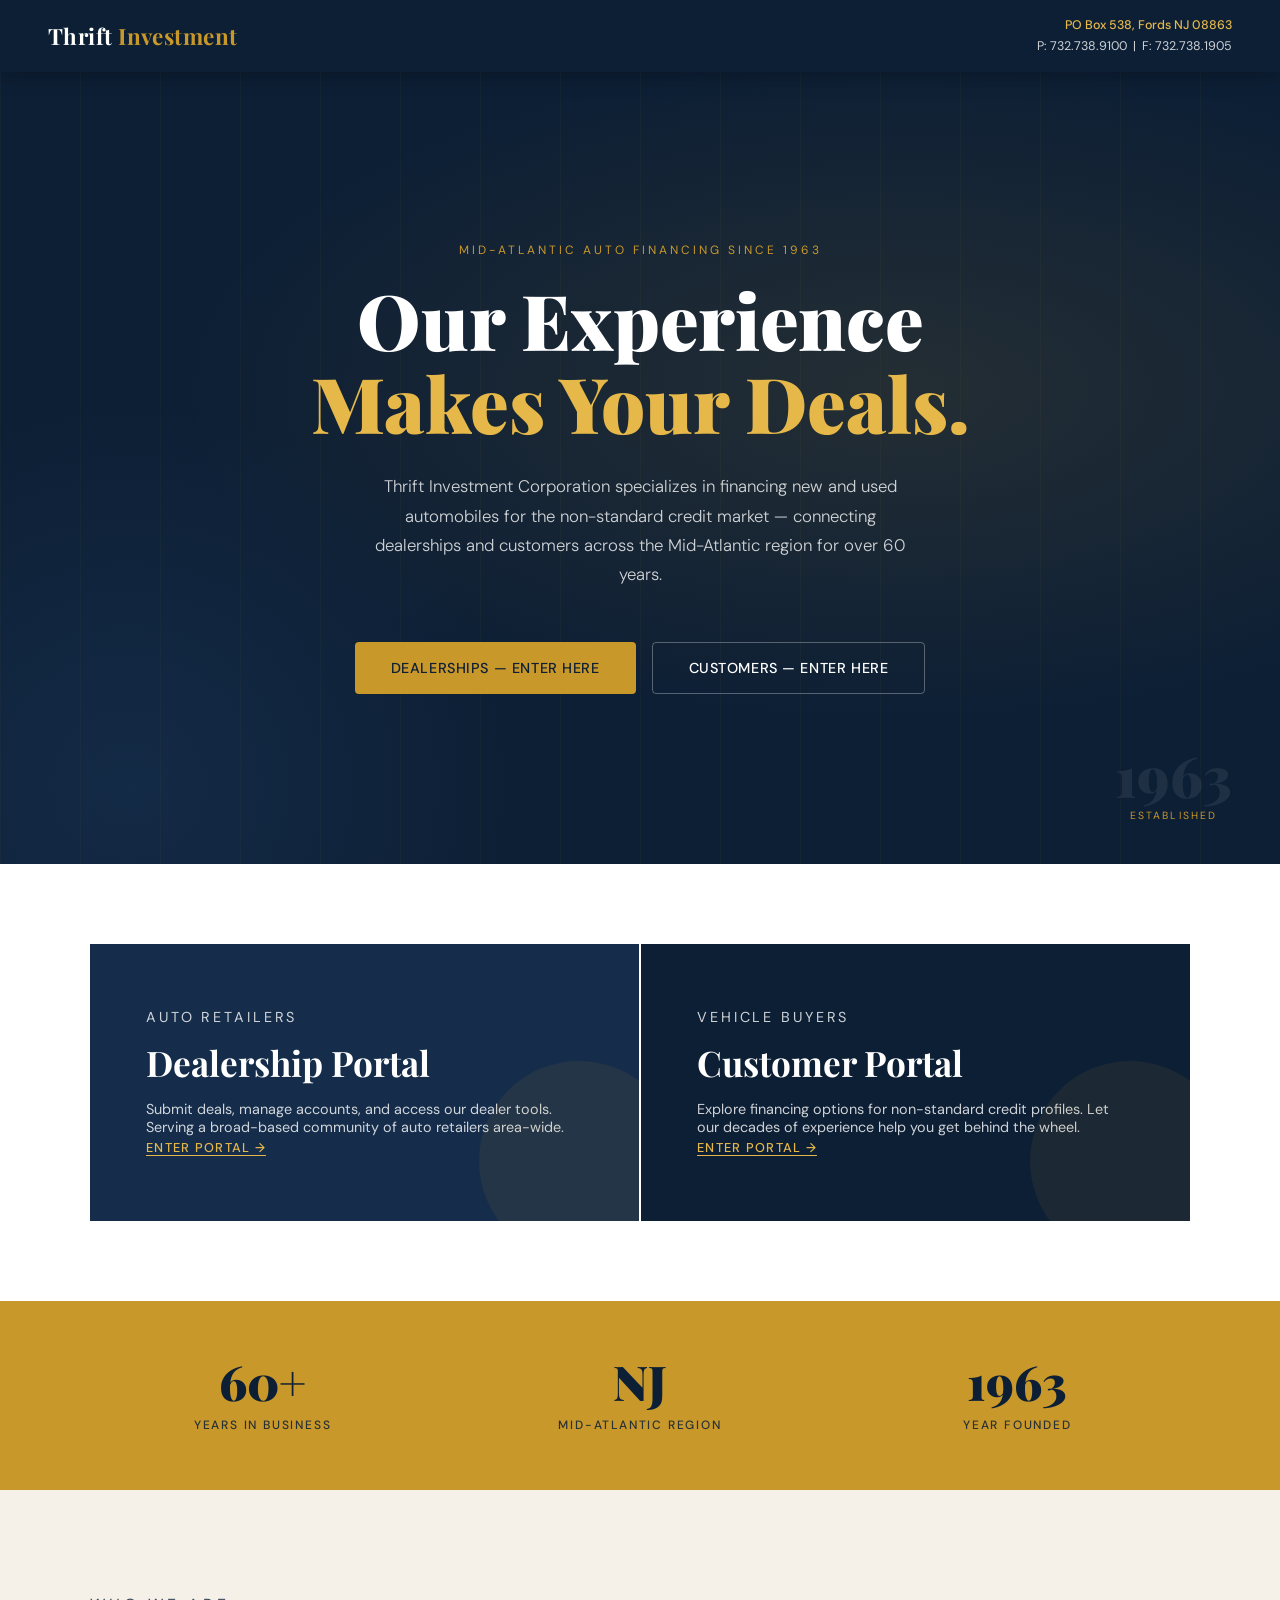
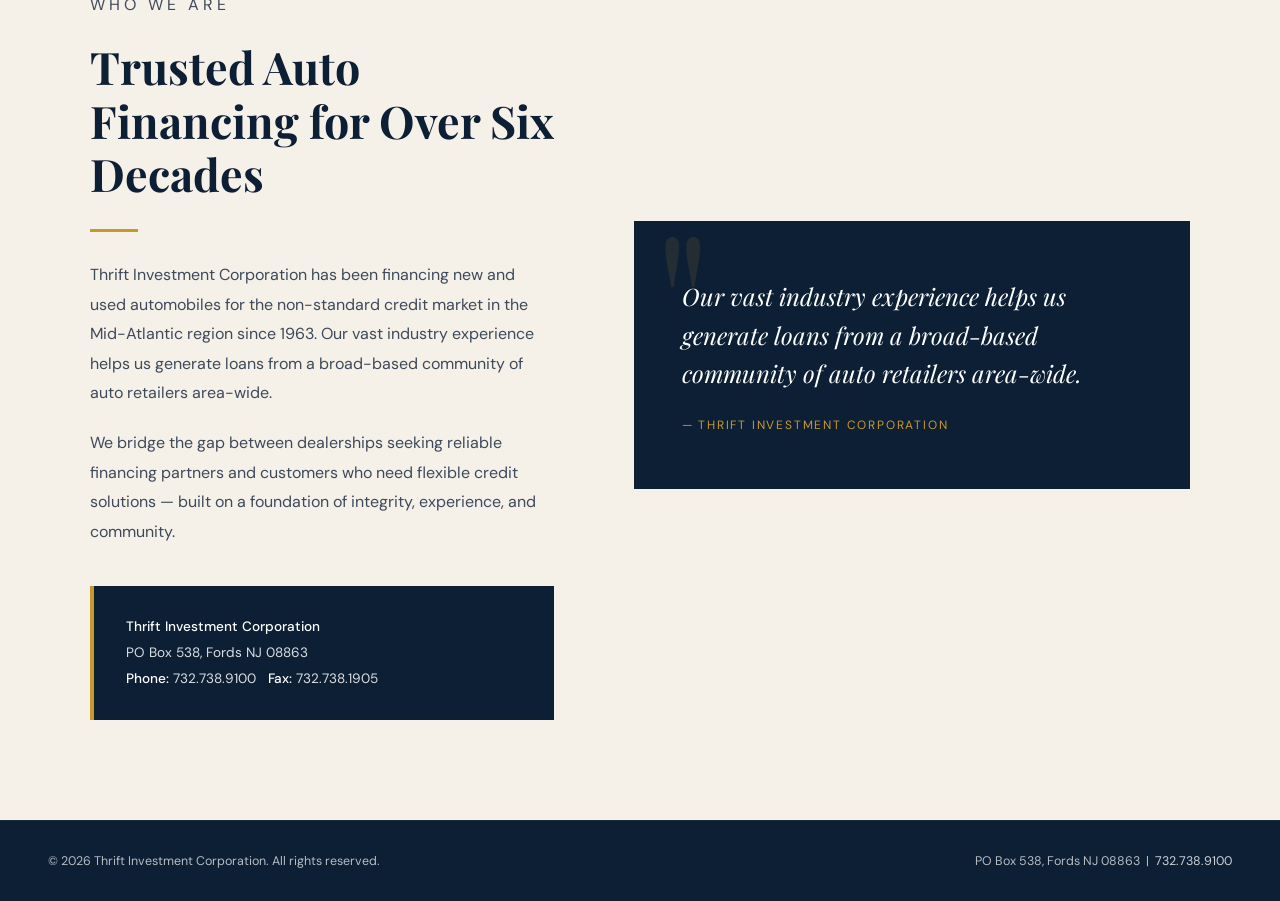
==== commit b0032ee8: ""Add JSON-LD structured data" "Add JSON-LD structured data"" ====
--- a/index.html
+++ b/index.html
@@ -1,578 +1,663 @@
-<!DOCTYPE html>
-<html lang="en">
-<head>
-  <meta charset="utf-8">
-  <meta name="viewport" content="width=device-width, initial-scale=1">
-  <meta http-equiv="X-UA-Compatible" content="IE=edge">
-  <meta name="description" content="Thrift Investment Corporation — financing new and used automobiles for the non-standard credit market in the Mid-Atlantic region since 1963.">
-  <meta name="keywords" content="auto financing, car loans, non-standard credit, Mid-Atlantic, New Jersey, dealerships">
-  <title>Thrift Investment | Our Experience Makes Your Deals</title>
-
-  <link rel="stylesheet" href="fonts/fonts.css">
-
-  <style>
-    *, *::before, *::after { box-sizing: border-box; margin: 0; padding: 0; }
-
-    :root {
-      --navy:    #0d1f35;
-      --navy2:   #152d4a;
-      --gold:    #c8982a;
-      --gold2:   #e6b84a;
-      --cream:   #f5f0e8;
-      --white:   #ffffff;
-      --gray:    #6b7a8d;
-      --light:   #eef2f7;
-    }
-
-    html { scroll-behavior: smooth; }
-
-    body {
-      font-family: 'DM Sans', sans-serif;
-      background: var(--cream);
-      color: var(--navy);
-      overflow-x: hidden;
-    }
-
-    /* ── HEADER ── */
-    header {
-      background: var(--navy);
-      padding: 0 48px;
-      display: flex;
-      align-items: center;
-      justify-content: space-between;
-      height: 72px;
-      position: sticky;
-      top: 0;
-      z-index: 100;
-      box-shadow: 0 2px 20px rgba(0,0,0,.3);
-    }
-
-    .logo-text {
-      font-family: 'Playfair Display', serif;
-      font-size: 1.4rem;
-      font-weight: 700;
-      color: var(--white);
-      letter-spacing: 0.02em;
-      text-decoration: none;
-    }
-    .logo-text span { color: var(--gold); }
-
-    .header-contact {
-      font-size: 0.8rem;
-      color: rgba(255,255,255,0.8);
-      text-align: right;
-      line-height: 1.6;
-    }
-    .header-contact strong { color: var(--gold2); font-weight: 500; }
-
-    /* ── HERO ── */
-    .hero {
-      background: var(--navy);
-      min-height: 88vh;
-      display: grid;
-      place-items: center;
-      position: relative;
-      overflow: hidden;
-    }
-
-    .hero::before {
-      content: '';
-      position: absolute;
-      inset: 0;
-      background:
-        radial-gradient(ellipse 80% 60% at 70% 40%, rgba(200,152,42,.12) 0%, transparent 70%),
-        radial-gradient(ellipse 50% 80% at 10% 90%, rgba(21,45,74,.8) 0%, transparent 60%);
-    }
-
-    /* decorative rule lines */
-    .hero::after {
-      content: '';
-      position: absolute;
-      top: 0; left: 0; right: 0; bottom: 0;
-      background-image:
-        repeating-linear-gradient(
-          90deg,
-          rgba(200,152,42,.04) 0px,
-          rgba(200,152,42,.04) 1px,
-          transparent 1px,
-          transparent 80px
-        );
-      pointer-events: none;
-    }
-
-    .hero-inner {
-      position: relative;
-      z-index: 2;
-      text-align: center;
-      padding: 64px 24px;
-      max-width: 860px;
-    }
-
-    .hero-eyebrow {
-      font-size: 0.75rem;
-      letter-spacing: 0.25em;
-      text-transform: uppercase;
-      color: var(--gold);
-      margin-bottom: 20px;
-      opacity: 0;
-      animation: fadeUp .6s .1s forwards;
-    }
-
-    .hero h1 {
-      font-family: 'Playfair Display', serif;
-      font-size: clamp(2.8rem, 6vw, 5.2rem);
-      font-weight: 900;
-      color: var(--white);
-      line-height: 1.08;
-      margin-bottom: 28px;
-      opacity: 0;
-      animation: fadeUp .7s .25s forwards;
-    }
-
-    .hero h1 em {
-      font-style: normal;
-      color: var(--gold2);
-      display: block;
-    }
-
-    .hero-sub {
-      font-size: 1.05rem;
-      font-weight: 300;
-      color: rgba(255,255,255,.8);
-      max-width: 560px;
-      margin: 0 auto 52px;
-      line-height: 1.75;
-      opacity: 0;
-      animation: fadeUp .7s .4s forwards;
-    }
-
-    .hero-ctas {
-      display: flex;
-      gap: 16px;
-      justify-content: center;
-      flex-wrap: wrap;
-      opacity: 0;
-      animation: fadeUp .7s .55s forwards;
-    }
-
-    .btn {
-      display: inline-flex;
-      align-items: center;
-      gap: 10px;
-      padding: 16px 36px;
-      border-radius: 4px;
-      font-family: 'DM Sans', sans-serif;
-      font-size: 0.9rem;
-      font-weight: 500;
-      letter-spacing: 0.04em;
-      text-decoration: none;
-      text-transform: uppercase;
-      transition: all .25s ease;
-      cursor: pointer;
-      border: none;
-    }
-
-    .btn-primary {
-      background: var(--gold);
-      color: var(--navy);
-    }
-    .btn-primary:hover {
-      background: var(--gold2);
-      transform: translateY(-2px);
-      box-shadow: 0 8px 24px rgba(200,152,42,.35);
-    }
-
-    .btn-outline {
-      background: transparent;
-      color: var(--white);
-      border: 1.5px solid rgba(255,255,255,.3);
-    }
-    .btn-outline:hover {
-      border-color: var(--gold);
-      color: var(--gold2);
-      transform: translateY(-2px);
-    }
-
-    /* ── SINCE BADGE ── */
-    .since-badge {
-      position: absolute;
-      bottom: 40px;
-      right: 48px;
-      text-align: center;
-      opacity: 0;
-      animation: fadeUp .7s .8s forwards;
-    }
-    .since-badge .year {
-      font-family: 'Playfair Display', serif;
-      font-size: 3.5rem;
-      font-weight: 900;
-      color: rgba(255,255,255,.08);
-      line-height: 1;
-      display: block;
-    }
-    .since-badge .label {
-      font-size: 0.65rem;
-      letter-spacing: 0.2em;
-      text-transform: uppercase;
-      color: var(--gold);
-    }
-
-    /* ── PORTALS ── */
-    .portals {
-      background: var(--white);
-      padding: 80px 48px;
-    }
-
-    .portals-inner {
-      max-width: 1100px;
-      margin: 0 auto;
-      display: grid;
-      grid-template-columns: 1fr 1fr;
-      gap: 2px;
-    }
-
-    .portal-card {
-      padding: 64px 56px;
-      position: relative;
-      overflow: hidden;
-      text-decoration: none;
-      display: block;
-      transition: all .3s ease;
-    }
-
-    .portal-card:first-child { background: var(--navy2); }
-    .portal-card:last-child  { background: var(--navy); }
-
-    .portal-card::before {
-      content: '';
-      position: absolute;
-      bottom: -40px; right: -40px;
-      width: 200px; height: 200px;
-      border-radius: 50%;
-      background: rgba(200,152,42,.08);
-      transition: transform .4s ease;
-    }
-    .portal-card:hover::before { transform: scale(2); }
-
-    .portal-card:hover { transform: translateY(-4px); }
-
-    .portal-tag {
-      font-size: 0.7rem;
-      letter-spacing: 0.2em;
-      text-transform: uppercase;
-      color: var(--gold);
-      margin-bottom: 16px;
-    }
-
-    .portal-card h2 {
-      font-family: 'Playfair Display', serif;
-      font-size: 2.2rem;
-      font-weight: 700;
-      color: var(--white);
-      line-height: 1.2;
-      margin-bottom: 16px;
-    }
-
-    .portal-card p {
-      font-size: 0.9rem;
-      color: rgba(255,255,255,.8);
-    }
-
-    .portal-arrow {
-      display: inline-flex;
-      align-items: center;
-      gap: 8px;
-      font-size: 0.8rem;
-      font-weight: 500;
-      letter-spacing: 0.1em;
-      text-transform: uppercase;
-      color: var(--gold2);
-      transition: gap .2s;
-      text-decoration: underline;
-      text-underline-offset: 3px;
-    }
-    .portal-card:hover .portal-arrow { gap: 14px; }
-
-    /* ── STATS ── */
-    .stats {
-      background: var(--gold);
-      padding: 56px 48px;
-    }
-
-    .stats-inner {
-      max-width: 1100px;
-      margin: 0 auto;
-      display: grid;
-      grid-template-columns: repeat(3, 1fr);
-      gap: 32px;
-      text-align: center;
-    }
-
-    .stat-num {
-      font-family: 'Playfair Display', serif;
-      font-size: 3rem;
-      font-weight: 900;
-      color: var(--navy);
-      display: block;
-      line-height: 1;
-      margin-bottom: 8px;
-    }
-
-    .stat-label {
-      font-size: 0.75rem;
-      letter-spacing: 0.15em;
-      text-transform: uppercase;
-      color: rgba(13,31,53,.85);
-      font-weight: 500;
-    }
-
-    /* ── ABOUT ── */
-    .about {
-      padding: 100px 48px;
-      background: var(--cream);
-    }
-
-    .about-inner {
-      max-width: 1100px;
-      margin: 0 auto;
-      display: grid;
-      grid-template-columns: 1fr 1.2fr;
-      gap: 80px;
-      align-items: center;
-    }
-
-    .about-label {
-      font-size: 0.7rem;
-      letter-spacing: 0.25em;
-      text-transform: uppercase;
-      color: var(--gold);
-      margin-bottom: 20px;
-    }
-
-    .about h2 {
-      font-family: 'Playfair Display', serif;
-      font-size: clamp(2rem, 3.5vw, 3rem);
-      font-weight: 700;
-      color: var(--navy);
-      line-height: 1.2;
-    }
-
-    .about-divider {
-      width: 48px;
-      height: 3px;
-      background: var(--gold);
-      margin: 28px 0;
-    }
-
-    .about p {
-      font-size: 1rem;
-      color: #3d4a5c;
-      line-height: 1.85;
-      margin-bottom: 20px;
-    }
-
-    .about-contact {
-      margin-top: 40px;
-      padding: 28px 32px;
-      background: var(--navy);
-      border-left: 4px solid var(--gold);
-    }
-
-    .about-contact p {
-      color: rgba(255,255,255,.85);
-      font-size: 0.85rem;
-      margin: 0;
-      line-height: 1.9;
-    }
-    .about-contact strong { color: var(--white); font-weight: 500; }
-
-    .about-visual {
-      position: relative;
-    }
-
-    .about-box {
-      background: var(--navy);
-      padding: 56px 48px;
-      position: relative;
-    }
-
-    .about-box::before {
-      content: '"';
-      font-family: 'Playfair Display', serif;
-      font-size: 12rem;
-      color: rgba(200,152,42,.12);
-      position: absolute;
-      top: -20px; left: 20px;
-      line-height: 1;
-      pointer-events: none;
-    }
-
-    .about-box blockquote {
-      font-family: 'Playfair Display', serif;
-      font-size: 1.5rem;
-      font-style: italic;
-      color: var(--white);
-      line-height: 1.6;
-      position: relative;
-      z-index: 1;
-    }
-
-    .about-box cite {
-      display: block;
-      margin-top: 24px;
-      font-family: 'DM Sans', sans-serif;
-      font-size: 0.75rem;
-      font-style: normal;
-      letter-spacing: 0.15em;
-      text-transform: uppercase;
-      color: var(--gold);
-    }
-
-    /* ── FOOTER ── */
-    footer {
-      background: var(--navy);
-      border-top: 1px solid rgba(255,255,255,.06);
-      padding: 32px 48px;
-      display: flex;
-      align-items: center;
-      justify-content: space-between;
-      flex-wrap: wrap;
-      gap: 16px;
-    }
-
-    footer p {
-      font-size: 0.78rem;
-      color: rgba(255,255,255,.7);
-    }
-
-    footer a { color: rgba(255,255,255,.8); text-decoration: none; }
-    footer a:hover { color: var(--gold); }
-
-    /* ── ANIMATIONS ── */
-    @keyframes fadeUp {
-      from { opacity: 0; transform: translateY(22px); }
-      to   { opacity: 1; transform: translateY(0); }
-    }
-
-    /* ── RESPONSIVE ── */
-    @media (max-width: 768px) {
-      header { padding: 0 24px; }
-      .hero-inner { padding: 48px 20px; }
-      .portals { padding: 0; }
-      .portals-inner { grid-template-columns: 1fr; }
-      .portal-card { padding: 48px 32px; }
-      .stats { padding: 48px 24px; }
-      .stats-inner { grid-template-columns: 1fr; gap: 40px; }
-      .about { padding: 64px 24px; }
-      .about-inner { grid-template-columns: 1fr; gap: 40px; }
-      .since-badge { display: none; }
-      footer { padding: 24px; flex-direction: column; text-align: center; }
-    }
-  </style>
-</head>
-<body>
-
-  <!-- HEADER -->
-  <header>
-    <a href="/" class="logo-text">Thrift <span>Investment</span></a>
-    <div class="header-contact">
-      <strong>PO Box 538, Fords NJ 08863</strong><br>
-      P: 732.738.9100 &nbsp;|&nbsp; F: 732.738.1905
-    </div>
-  </header>
-
-  <!-- HERO -->
-  <main>
-  <section class="hero">
-    <div class="hero-inner">
-      <p class="hero-eyebrow">Mid-Atlantic Auto Financing Since 1963</p>
-      <h1>Our Experience<em>Makes Your Deals.</em></h1>
-      <p class="hero-sub">Thrift Investment Corporation specializes in financing new and used automobiles for the non-standard credit market — connecting dealerships and customers across the Mid-Atlantic region for over 60 years.</p>
-      <div class="hero-ctas">
-        <a href="deal-aboutus.html" class="btn btn-primary">
-          Dealerships — Enter Here
-        </a>
-        <a href="cust-aboutus.html" class="btn btn-outline">
-          Customers — Enter Here
-        </a>
-      </div>
-    </div>
-    <div class="since-badge">
-      <span class="year">1963</span>
-      <span class="label">Established</span>
-    </div>
-  </section>
-
-  <!-- PORTAL CARDS -->
-  <section class="portals">
-    <div class="portals-inner">
-      <a href="deal-aboutus.html" class="portal-card">
-        <p class="portal-tag">Auto Retailers</p>
-        <h2>Dealership Portal</h2>
-        <p>Submit deals, manage accounts, and access our dealer tools. Serving a broad-based community of auto retailers area-wide.</p>
-        <span class="portal-arrow">Enter Portal &rarr;</span>
-      </a>
-      <a href="cust-aboutus.html" class="portal-card">
-        <p class="portal-tag">Vehicle Buyers</p>
-        <h2>Customer Portal</h2>
-        <p>Explore financing options for non-standard credit profiles. Let our decades of experience help you get behind the wheel.</p>
-        <span class="portal-arrow">Enter Portal &rarr;</span>
-      </a>
-    </div>
-  </section>
-
-  <!-- STATS -->
-  <section class="stats">
-    <div class="stats-inner">
-      <div>
-        <span class="stat-num">60+</span>
-        <span class="stat-label">Years in Business</span>
-      </div>
-      <div>
-        <span class="stat-num">NJ</span>
-        <span class="stat-label">Mid-Atlantic Region</span>
-      </div>
-      <div>
-        <span class="stat-num">1963</span>
-        <span class="stat-label">Year Founded</span>
-      </div>
-    </div>
-  </section>
-
-  <!-- ABOUT -->
-  <section class="about">
-    <div class="about-inner">
-      <div>
-        <p class="about-label">Who We Are</p>
-        <h2>Trusted Auto Financing for Over Six Decades</h2>
-        <div class="about-divider"></div>
-        <p>Thrift Investment Corporation has been financing new and used automobiles for the non-standard credit market in the Mid-Atlantic region since 1963. Our vast industry experience helps us generate loans from a broad-based community of auto retailers area-wide.</p>
-        <p>We bridge the gap between dealerships seeking reliable financing partners and customers who need flexible credit solutions — built on a foundation of integrity, experience, and community.</p>
-        <div class="about-contact">
-          <p>
-            <strong>Thrift Investment Corporation</strong><br>
-            PO Box 538, Fords NJ 08863<br>
-            <strong>Phone:</strong> 732.738.9100 &nbsp; <strong>Fax:</strong> 732.738.1905
-          </p>
-        </div>
-      </div>
-      <div class="about-visual">
-        <div class="about-box">
-          <blockquote>
-            Our vast industry experience helps us generate loans from a broad-based community of auto retailers area-wide.
-          </blockquote>
-          <cite>— Thrift Investment Corporation</cite>
-        </div>
-      </div>
-    </div>
-  </section>
-  </main>
-
-  <!-- FOOTER -->
-  <footer>
-    <p>&copy; 2026 Thrift Investment Corporation. All rights reserved.</p>
-    <p>PO Box 538, Fords NJ 08863 &nbsp;|&nbsp; <a href="tel:7327389100">732.738.9100</a></p>
-  </footer>
-
-</body>
-</html>
+<!DOCTYPE html>
+<html lang="en">
+<head>
+  <meta charset="utf-8">
+  <meta name="viewport" content="width=device-width, initial-scale=1">
+  <meta http-equiv="X-UA-Compatible" content="IE=edge">
+  <meta name="description" content="Thrift Investment Corporation — financing new and used automobiles for the non-standard credit market in the Mid-Atlantic region since 1963.">
+  <meta name="keywords" content="auto financing, car loans, non-standard credit, Mid-Atlantic, New Jersey, dealerships">
+  <title>Thrift Investment | Our Experience Makes Your Deals</title>
+
+  <link rel="preconnect" href="https://fonts.googleapis.com">
+  <link rel="preconnect" href="https://fonts.gstatic.com" crossorigin>
+  <link href="https://fonts.googleapis.com/css2?family=Playfair+Display:wght@400;700;900&family=DM+Sans:wght@300;400;500&display=swap&font-display=swap" rel="stylesheet">
+
+  <style>
+    *, *::before, *::after { box-sizing: border-box; margin: 0; padding: 0; }
+
+    :root {
+      --navy:    #0d1f35;
+      --navy2:   #152d4a;
+      --gold:    #c8982a;
+      --gold2:   #e6b84a;
+      --cream:   #f5f0e8;
+      --white:   #ffffff;
+      --gray:    #6b7a8d;
+      --light:   #eef2f7;
+    }
+
+    html { scroll-behavior: smooth; }
+
+    body {
+      font-family: 'DM Sans', sans-serif;
+      background: var(--cream);
+      color: var(--navy);
+      overflow-x: hidden;
+    }
+
+    /* ── HEADER ── */
+    header {
+      background: var(--navy);
+      padding: 0 48px;
+      display: flex;
+      align-items: center;
+      justify-content: space-between;
+      height: 72px;
+      position: sticky;
+      top: 0;
+      z-index: 100;
+      box-shadow: 0 2px 20px rgba(0,0,0,.3);
+    }
+
+    .logo-text {
+      font-family: 'Playfair Display', serif;
+      font-size: 1.4rem;
+      font-weight: 700;
+      color: var(--white);
+      letter-spacing: 0.02em;
+      text-decoration: none;
+    }
+    .logo-text span { color: var(--gold); }
+
+    .header-contact {
+      display: flex;
+      align-items: center;
+    }
+    .header-contact-full {
+      font-size: 0.78rem;
+      color: rgba(255,255,255,0.8);
+      text-align: right;
+      line-height: 1.7;
+    }
+    .header-contact-full strong { color: var(--gold2); font-weight: 500; }
+    .header-phone-btn {
+      display: none;
+      align-items: center;
+      gap: 8px;
+      background: rgba(200,152,42,.15);
+      border: 1px solid rgba(200,152,42,.35);
+      color: var(--gold2);
+      font-size: 0.85rem;
+      font-weight: 500;
+      text-decoration: none;
+      padding: 8px 14px;
+      white-space: nowrap;
+      transition: background .2s;
+    }
+    .header-phone-btn:hover { background: rgba(200,152,42,.25); }
+    .header-phone-btn svg { width: 15px; height: 15px; fill: var(--gold2); flex-shrink: 0; }
+    @media (max-width: 600px) {
+      .header-contact-full { display: none; }
+      .header-phone-btn { display: flex; }
+    }
+
+    /* ── HERO ── */
+    .hero {
+      background: var(--navy);
+      min-height: 88vh;
+      display: grid;
+      place-items: center;
+      position: relative;
+      overflow: hidden;
+    }
+
+    .hero::before {
+      content: '';
+      position: absolute;
+      inset: 0;
+      background:
+        radial-gradient(ellipse 80% 60% at 70% 40%, rgba(200,152,42,.12) 0%, transparent 70%),
+        radial-gradient(ellipse 50% 80% at 10% 90%, rgba(21,45,74,.8) 0%, transparent 60%);
+    }
+
+    /* decorative rule lines */
+    .hero::after {
+      content: '';
+      position: absolute;
+      top: 0; left: 0; right: 0; bottom: 0;
+      background-image:
+        repeating-linear-gradient(
+          90deg,
+          rgba(200,152,42,.04) 0px,
+          rgba(200,152,42,.04) 1px,
+          transparent 1px,
+          transparent 80px
+        );
+      pointer-events: none;
+    }
+
+    .hero-inner {
+      position: relative;
+      z-index: 2;
+      text-align: center;
+      padding: 64px 24px;
+      max-width: 860px;
+    }
+
+    .hero-eyebrow {
+      font-size: 0.75rem;
+      letter-spacing: 0.25em;
+      text-transform: uppercase;
+      color: var(--gold);
+      margin-bottom: 20px;
+      opacity: 0;
+      animation: fadeUp .6s .1s forwards;
+    }
+
+    .hero h1 {
+      font-family: 'Playfair Display', serif;
+      font-size: clamp(2.8rem, 6vw, 5.2rem);
+      font-weight: 900;
+      color: var(--white);
+      line-height: 1.08;
+      margin-bottom: 28px;
+      opacity: 0;
+      animation: fadeUp .7s .25s forwards;
+    }
+
+    .hero h1 em {
+      font-style: normal;
+      color: var(--gold2);
+      display: block;
+    }
+
+    .hero-sub {
+      font-size: 1.05rem;
+      font-weight: 300;
+      color: rgba(255,255,255,.8);
+      max-width: 560px;
+      margin: 0 auto 52px;
+      line-height: 1.75;
+      opacity: 0;
+      animation: fadeUp .7s .4s forwards;
+    }
+
+    .hero-ctas {
+      display: flex;
+      gap: 16px;
+      justify-content: center;
+      flex-wrap: wrap;
+      opacity: 0;
+      animation: fadeUp .7s .55s forwards;
+    }
+
+    .btn {
+      display: inline-flex;
+      align-items: center;
+      gap: 10px;
+      padding: 16px 36px;
+      border-radius: 4px;
+      font-family: 'DM Sans', sans-serif;
+      font-size: 0.9rem;
+      font-weight: 500;
+      letter-spacing: 0.04em;
+      text-decoration: none;
+      text-transform: uppercase;
+      transition: all .25s ease;
+      cursor: pointer;
+      border: none;
+    }
+
+    .btn-primary {
+      background: var(--gold);
+      color: var(--navy);
+    }
+    .btn-primary:hover {
+      background: var(--gold2);
+      transform: translateY(-2px);
+      box-shadow: 0 8px 24px rgba(200,152,42,.35);
+    }
+
+    .btn-outline {
+      background: transparent;
+      color: var(--white);
+      border: 1.5px solid rgba(255,255,255,.3);
+    }
+    .btn-outline:hover {
+      border-color: var(--gold);
+      color: var(--gold2);
+      transform: translateY(-2px);
+    }
+
+    /* ── SINCE BADGE ── */
+    .since-badge {
+      position: absolute;
+      bottom: 40px;
+      right: 48px;
+      text-align: center;
+      opacity: 0;
+      animation: fadeUp .7s .8s forwards;
+    }
+    .since-badge .year {
+      font-family: 'Playfair Display', serif;
+      font-size: 3.5rem;
+      font-weight: 900;
+      color: rgba(255,255,255,.08);
+      line-height: 1;
+      display: block;
+    }
+    .since-badge .label {
+      font-size: 0.65rem;
+      letter-spacing: 0.2em;
+      text-transform: uppercase;
+      color: var(--gold);
+    }
+
+    /* ── PORTALS ── */
+    .portals {
+      background: var(--white);
+      padding: 80px 48px;
+    }
+
+    .portals-inner {
+      max-width: 1100px;
+      margin: 0 auto;
+      display: grid;
+      grid-template-columns: 1fr 1fr;
+      gap: 2px;
+    }
+
+    .portal-card {
+      padding: 64px 56px;
+      position: relative;
+      overflow: hidden;
+      text-decoration: none;
+      display: block;
+      transition: all .3s ease;
+    }
+
+    .portal-card:first-child { background: var(--navy2); }
+    .portal-card:last-child  { background: var(--navy); }
+
+    .portal-card::before {
+      content: '';
+      position: absolute;
+      bottom: -40px; right: -40px;
+      width: 200px; height: 200px;
+      border-radius: 50%;
+      background: rgba(200,152,42,.08);
+      transition: transform .4s ease;
+    }
+    .portal-card:hover::before { transform: scale(2); }
+
+    .portal-card:hover { transform: translateY(-4px); }
+
+    .portal-tag {
+      font-size: 0.7rem;
+      letter-spacing: 0.2em;
+      text-transform: uppercase;
+      color: var(--gold);
+      margin-bottom: 16px;
+    }
+
+    .portal-card h2 {
+      font-family: 'Playfair Display', serif;
+      font-size: 2.2rem;
+      font-weight: 700;
+      color: var(--white);
+      line-height: 1.2;
+      margin-bottom: 16px;
+    }
+
+    .portal-card p {
+      font-size: 0.9rem;
+      color: rgba(255,255,255,.8);
+    }
+
+    .portal-arrow {
+      display: inline-flex;
+      align-items: center;
+      gap: 8px;
+      font-size: 0.8rem;
+      font-weight: 500;
+      letter-spacing: 0.1em;
+      text-transform: uppercase;
+      color: var(--gold2);
+      transition: gap .2s;
+      text-decoration: underline;
+      text-underline-offset: 3px;
+    }
+    .portal-card:hover .portal-arrow { gap: 14px; }
+
+    /* ── STATS ── */
+    .stats {
+      background: var(--gold);
+      padding: 56px 48px;
+    }
+
+    .stats-inner {
+      max-width: 1100px;
+      margin: 0 auto;
+      display: grid;
+      grid-template-columns: repeat(3, 1fr);
+      gap: 32px;
+      text-align: center;
+    }
+
+    .stat-num {
+      font-family: 'Playfair Display', serif;
+      font-size: 3rem;
+      font-weight: 900;
+      color: var(--navy);
+      display: block;
+      line-height: 1;
+      margin-bottom: 8px;
+    }
+
+    .stat-label {
+      font-size: 0.75rem;
+      letter-spacing: 0.15em;
+      text-transform: uppercase;
+      color: rgba(13,31,53,.85);
+      font-weight: 500;
+    }
+
+    /* ── ABOUT ── */
+    .about {
+      padding: 100px 48px;
+      background: var(--cream);
+    }
+
+    .about-inner {
+      max-width: 1100px;
+      margin: 0 auto;
+      display: grid;
+      grid-template-columns: 1fr 1.2fr;
+      gap: 80px;
+      align-items: center;
+    }
+
+    .about-label {
+      font-size: 0.7rem;
+      letter-spacing: 0.25em;
+      text-transform: uppercase;
+      color: var(--gold);
+      margin-bottom: 20px;
+    }
+
+    .about h2 {
+      font-family: 'Playfair Display', serif;
+      font-size: clamp(2rem, 3.5vw, 3rem);
+      font-weight: 700;
+      color: var(--navy);
+      line-height: 1.2;
+    }
+
+    .about-divider {
+      width: 48px;
+      height: 3px;
+      background: var(--gold);
+      margin: 28px 0;
+    }
+
+    .about p {
+      font-size: 1rem;
+      color: #3d4a5c;
+      line-height: 1.85;
+      margin-bottom: 20px;
+    }
+
+    .about-contact {
+      margin-top: 40px;
+      padding: 28px 32px;
+      background: var(--navy);
+      border-left: 4px solid var(--gold);
+    }
+
+    .about-contact p {
+      color: rgba(255,255,255,.85);
+      font-size: 0.85rem;
+      margin: 0;
+      line-height: 1.9;
+    }
+    .about-contact strong { color: var(--white); font-weight: 500; }
+
+    .about-visual {
+      position: relative;
+    }
+
+    .about-box {
+      background: var(--navy);
+      padding: 56px 48px;
+      position: relative;
+    }
+
+    .about-box::before {
+      content: '"';
+      font-family: 'Playfair Display', serif;
+      font-size: 12rem;
+      color: rgba(200,152,42,.12);
+      position: absolute;
+      top: -20px; left: 20px;
+      line-height: 1;
+      pointer-events: none;
+    }
+
+    .about-box blockquote {
+      font-family: 'Playfair Display', serif;
+      font-size: 1.5rem;
+      font-style: italic;
+      color: var(--white);
+      line-height: 1.6;
+      position: relative;
+      z-index: 1;
+    }
+
+    .about-box cite {
+      display: block;
+      margin-top: 24px;
+      font-family: 'DM Sans', sans-serif;
+      font-size: 0.75rem;
+      font-style: normal;
+      letter-spacing: 0.15em;
+      text-transform: uppercase;
+      color: var(--gold);
+    }
+
+    /* ── FOOTER ── */
+    footer {
+      background: var(--navy);
+      border-top: 1px solid rgba(255,255,255,.06);
+      padding: 32px 48px;
+      display: flex;
+      align-items: center;
+      justify-content: space-between;
+      flex-wrap: wrap;
+      gap: 16px;
+    }
+
+    footer p {
+      font-size: 0.78rem;
+      color: rgba(255,255,255,.7);
+    }
+
+    footer a { color: rgba(255,255,255,.8); text-decoration: none; }
+    footer a:hover { color: var(--gold); }
+
+    /* ── ANIMATIONS ── */
+    @keyframes fadeUp {
+      from { opacity: 0; transform: translateY(22px); }
+      to   { opacity: 1; transform: translateY(0); }
+    }
+
+    /* ── RESPONSIVE ── */
+    @media (max-width: 768px) {
+      header { padding: 0 24px; }
+      .hero-inner { padding: 48px 20px; }
+      .portals { padding: 0; }
+      .portals-inner { grid-template-columns: 1fr; }
+      .portal-card { padding: 48px 32px; }
+      .stats { padding: 48px 24px; }
+      .stats-inner { grid-template-columns: 1fr; gap: 40px; }
+      .about { padding: 64px 24px; }
+      .about-inner { grid-template-columns: 1fr; gap: 40px; }
+      .since-badge { display: none; }
+      footer { padding: 24px; flex-direction: column; text-align: center; }
+    }
+  </style>
+  <script type="application/ld+json">
+  {
+    "@context": "https://schema.org",
+    "@type": "FinancialService",
+    "name": "Thrift Investment Corporation",
+    "url": "https://thriftinvestment.com",
+    "logo": "https://thriftinvestment.com/images/logo.gif",
+    "description": "Financing new and used automobiles for the non-standard credit market in the Mid-Atlantic region since 1963.",
+    "foundingDate": "1963",
+    "address": {
+      "@type": "PostalAddress",
+      "streetAddress": "720 King Georges Post Road, Suite 211",
+      "addressLocality": "Fords",
+      "addressRegion": "NJ",
+      "postalCode": "08863",
+      "addressCountry": "US"
+    },
+    "geo": {
+      "@type": "GeoCoordinates",
+      "latitude": 40.5312,
+      "longitude": -74.3091
+    },
+    "telephone": "+1-732-738-9100",
+    "faxNumber": "+1-732-738-1905",
+    "openingHoursSpecification": [
+      {
+        "@type": "OpeningHoursSpecification",
+        "dayOfWeek": ["Monday","Tuesday","Wednesday","Thursday"],
+        "opens": "09:00",
+        "closes": "18:00"
+      },
+      {
+        "@type": "OpeningHoursSpecification",
+        "dayOfWeek": "Friday",
+        "opens": "09:00",
+        "closes": "17:00"
+      },
+      {
+        "@type": "OpeningHoursSpecification",
+        "dayOfWeek": "Saturday",
+        "opens": "09:00",
+        "closes": "12:00"
+      }
+    ],
+    "areaServed": {
+      "@type": "AdministrativeArea",
+      "name": "Mid-Atlantic United States"
+    },
+    "sameAs": [
+      "https://thriftinvestment.com"
+    ]
+  }
+  </script>
+</head>
+<body>
+
+  <!-- HEADER -->
+  <header>
+    <a href="/" class="logo-text">Thrift <span>Investment</span></a>
+    <div class="header-contact">
+      <div class="header-contact-full">
+        <strong>PO Box 538, Fords NJ 08863</strong><br>
+        P: 732.738.9100 &nbsp;|&nbsp; F: 732.738.1905
+      </div>
+      <a href="tel:7327389100" class="header-phone-btn">
+        <svg viewBox="0 0 24 24" xmlns="http://www.w3.org/2000/svg"><path d="M6.6 10.8c1.4 2.8 3.8 5.1 6.6 6.6l2.2-2.2c.3-.3.7-.4 1-.2 1.1.4 2.3.6 3.6.6.6 0 1 .4 1 1V20c0 .6-.4 1-1 1-9.4 0-17-7.6-17-17 0-.6.4-1 1-1h3.5c.6 0 1 .4 1 1 0 1.3.2 2.5.6 3.6.1.3 0 .7-.2 1L6.6 10.8z"/></svg>
+        732.738.9100
+      </a>
+    </div>
+  </header>
+
+  <!-- HERO -->
+  <main>
+  <section class="hero">
+    <div class="hero-inner">
+      <p class="hero-eyebrow">Mid-Atlantic Auto Financing Since 1963</p>
+      <h1>Our Experience<em>Makes Your Deals.</em></h1>
+      <p class="hero-sub">Thrift Investment Corporation specializes in financing new and used automobiles for the non-standard credit market — connecting dealerships and customers across the Mid-Atlantic region for over 60 years.</p>
+      <div class="hero-ctas">
+        <a href="deal-aboutus.html" class="btn btn-primary">
+          Dealerships — Enter Here
+        </a>
+        <a href="cust-aboutus.html" class="btn btn-outline">
+          Customers — Enter Here
+        </a>
+      </div>
+    </div>
+    <div class="since-badge">
+      <span class="year">1963</span>
+      <span class="label">Established</span>
+    </div>
+  </section>
+
+  <!-- PORTAL CARDS -->
+  <section class="portals">
+    <div class="portals-inner">
+      <a href="deal-aboutus.html" class="portal-card">
+        <p class="portal-tag">Auto Retailers</p>
+        <h2>Dealership Portal</h2>
+        <p>Submit deals, manage accounts, and access our dealer tools. Serving a broad-based community of auto retailers area-wide.</p>
+        <span class="portal-arrow">Enter Portal &rarr;</span>
+      </a>
+      <a href="cust-aboutus.html" class="portal-card">
+        <p class="portal-tag">Vehicle Buyers</p>
+        <h2>Customer Portal</h2>
+        <p>Explore financing options for non-standard credit profiles. Let our decades of experience help you get behind the wheel.</p>
+        <span class="portal-arrow">Enter Portal &rarr;</span>
+      </a>
+    </div>
+  </section>
+
+  <!-- STATS -->
+  <section class="stats">
+    <div class="stats-inner">
+      <div>
+        <span class="stat-num">60+</span>
+        <span class="stat-label">Years in Business</span>
+      </div>
+      <div>
+        <span class="stat-num">NJ</span>
+        <span class="stat-label">Mid-Atlantic Region</span>
+      </div>
+      <div>
+        <span class="stat-num">1963</span>
+        <span class="stat-label">Year Founded</span>
+      </div>
+    </div>
+  </section>
+
+  <!-- ABOUT -->
+  <section class="about">
+    <div class="about-inner">
+      <div>
+        <p class="about-label">Who We Are</p>
+        <h2>Trusted Auto Financing for Over Six Decades</h2>
+        <div class="about-divider"></div>
+        <p>Thrift Investment Corporation has been financing new and used automobiles for the non-standard credit market in the Mid-Atlantic region since 1963. Our vast industry experience helps us generate loans from a broad-based community of auto retailers area-wide.</p>
+        <p>We bridge the gap between dealerships seeking reliable financing partners and customers who need flexible credit solutions — built on a foundation of integrity, experience, and community.</p>
+        <div class="about-contact">
+          <p>
+            <strong>Thrift Investment Corporation</strong><br>
+            PO Box 538, Fords NJ 08863<br>
+            <strong>Phone:</strong> 732.738.9100 &nbsp; <strong>Fax:</strong> 732.738.1905
+          </p>
+        </div>
+      </div>
+      <div class="about-visual">
+        <div class="about-box">
+          <blockquote>
+            Our vast industry experience helps us generate loans from a broad-based community of auto retailers area-wide.
+          </blockquote>
+          <cite>— Thrift Investment Corporation</cite>
+        </div>
+      </div>
+    </div>
+  </section>
+  </main>
+
+  <!-- FOOTER -->
+  <footer>
+    <p>&copy; 2026 Thrift Investment Corporation. All rights reserved.</p>
+    <p>PO Box 538, Fords NJ 08863 &nbsp;|&nbsp; <a href="tel:7327389100">732.738.9100</a></p>
+  </footer>
+
+</body>
+</html>
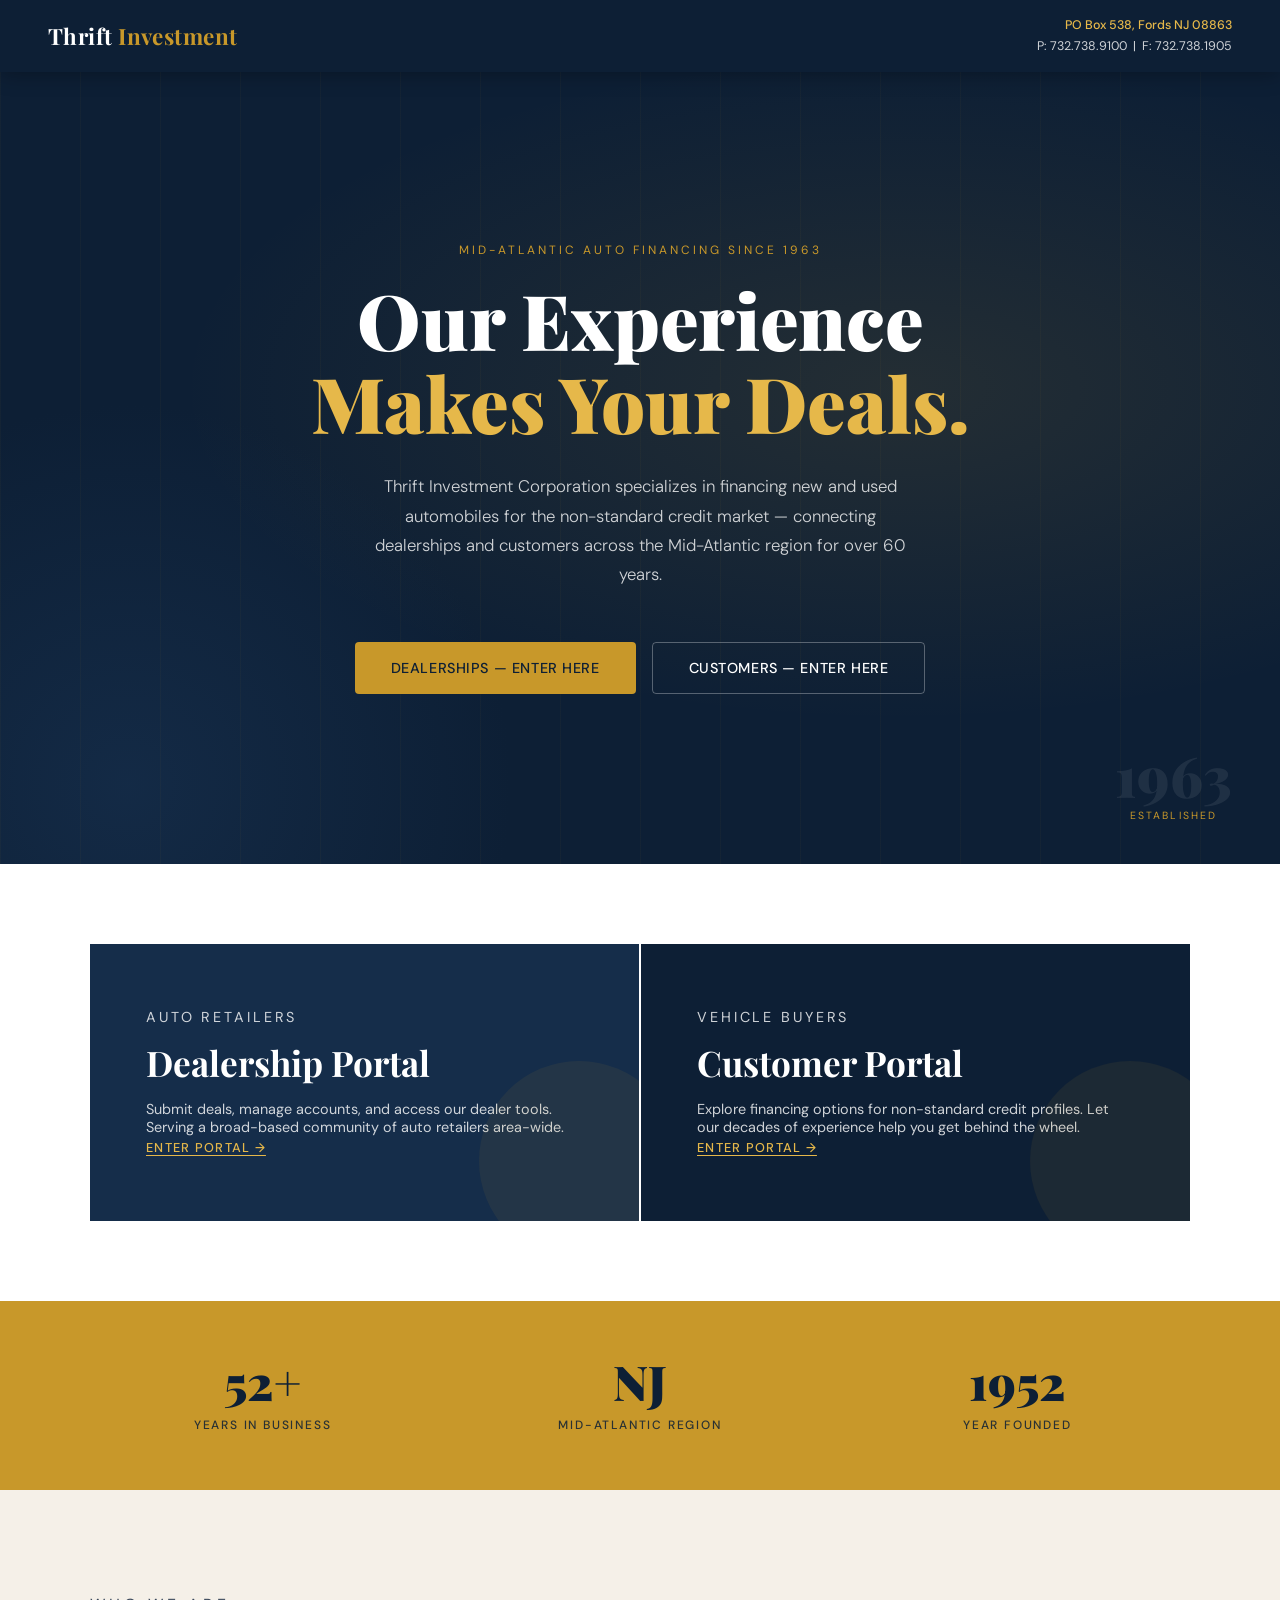
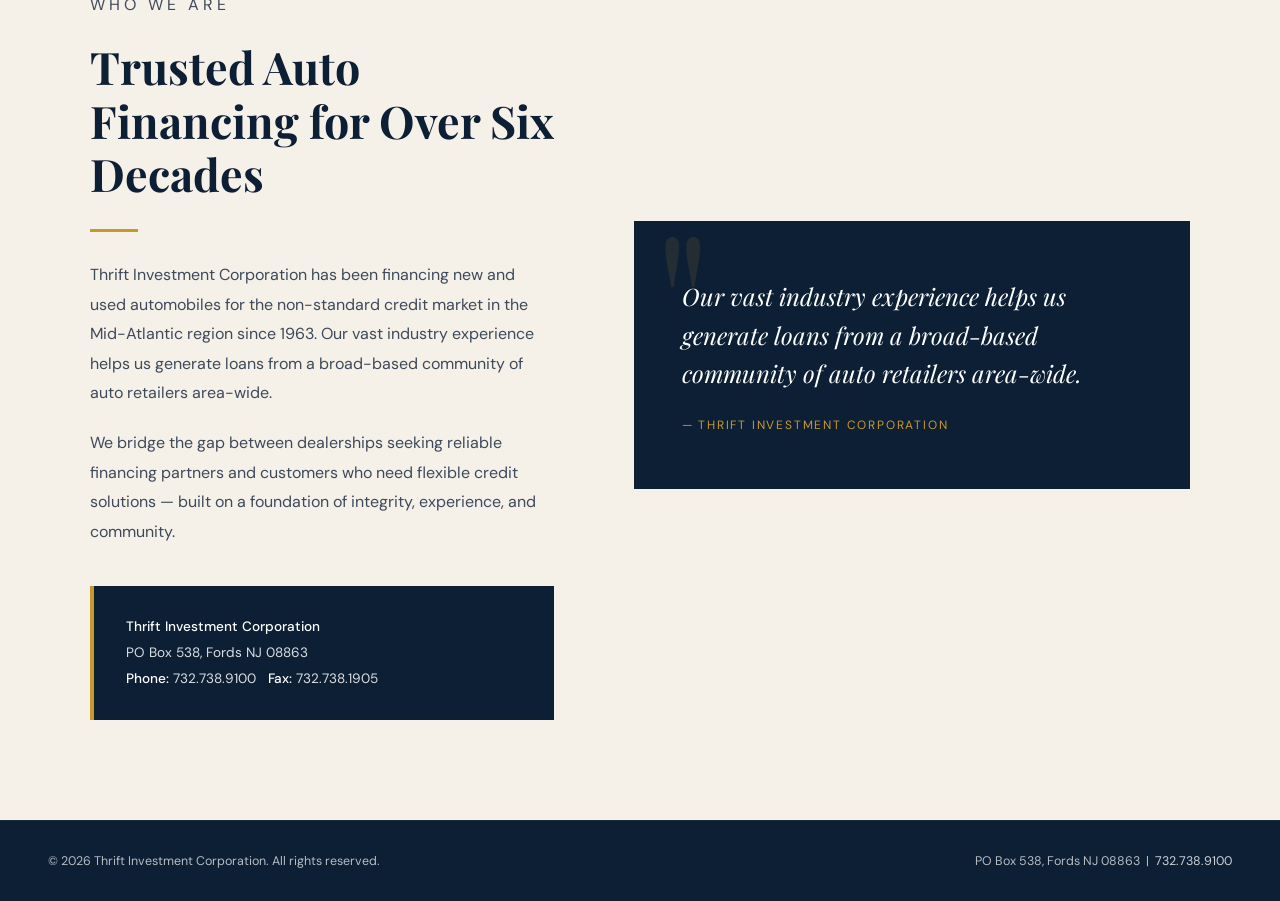
==== commit e45c7bec: "Add files via upload" ====
--- a/index.html
+++ b/index.html
@@ -610,15 +610,15 @@
   <section class="stats">
     <div class="stats-inner">
       <div>
-        <span class="stat-num">60+</span>
+        <span class="stat-num" data-target="63" data-suffix="+">0+</span>
         <span class="stat-label">Years in Business</span>
       </div>
       <div>
-        <span class="stat-num">NJ</span>
+        <span class="stat-num" data-target="0" data-text="NJ">NJ</span>
         <span class="stat-label">Mid-Atlantic Region</span>
       </div>
       <div>
-        <span class="stat-num">1963</span>
+        <span class="stat-num" data-target="1963" data-prefix="">0</span>
         <span class="stat-label">Year Founded</span>
       </div>
     </div>
@@ -659,5 +659,31 @@
     <p>PO Box 538, Fords NJ 08863 &nbsp;|&nbsp; <a href="tel:7327389100">732.738.9100</a></p>
   </footer>
 
+  <script>
+    const counters = document.querySelectorAll('.stat-num[data-target]');
+    const observer = new IntersectionObserver((entries) => {
+      entries.forEach(entry => {
+        if (!entry.isIntersecting) return;
+        const el = entry.target;
+        if (el.dataset.text) return; // skip NJ - static text
+        const target = +el.dataset.target;
+        const suffix = el.dataset.suffix || '';
+        const duration = 1800;
+        const start = performance.now();
+        const startVal = target === 1963 ? 1900 : 0;
+        const animate = (now) => {
+          const elapsed = now - start;
+          const progress = Math.min(elapsed / duration, 1);
+          const ease = 1 - Math.pow(1 - progress, 3); // ease out cubic
+          const current = Math.floor(startVal + (target - startVal) * ease);
+          el.textContent = current + suffix;
+          if (progress < 1) requestAnimationFrame(animate);
+        };
+        requestAnimationFrame(animate);
+        observer.unobserve(el);
+      });
+    }, { threshold: 0.5 });
+    counters.forEach(el => observer.observe(el));
+  </script>
 </body>
 </html>
